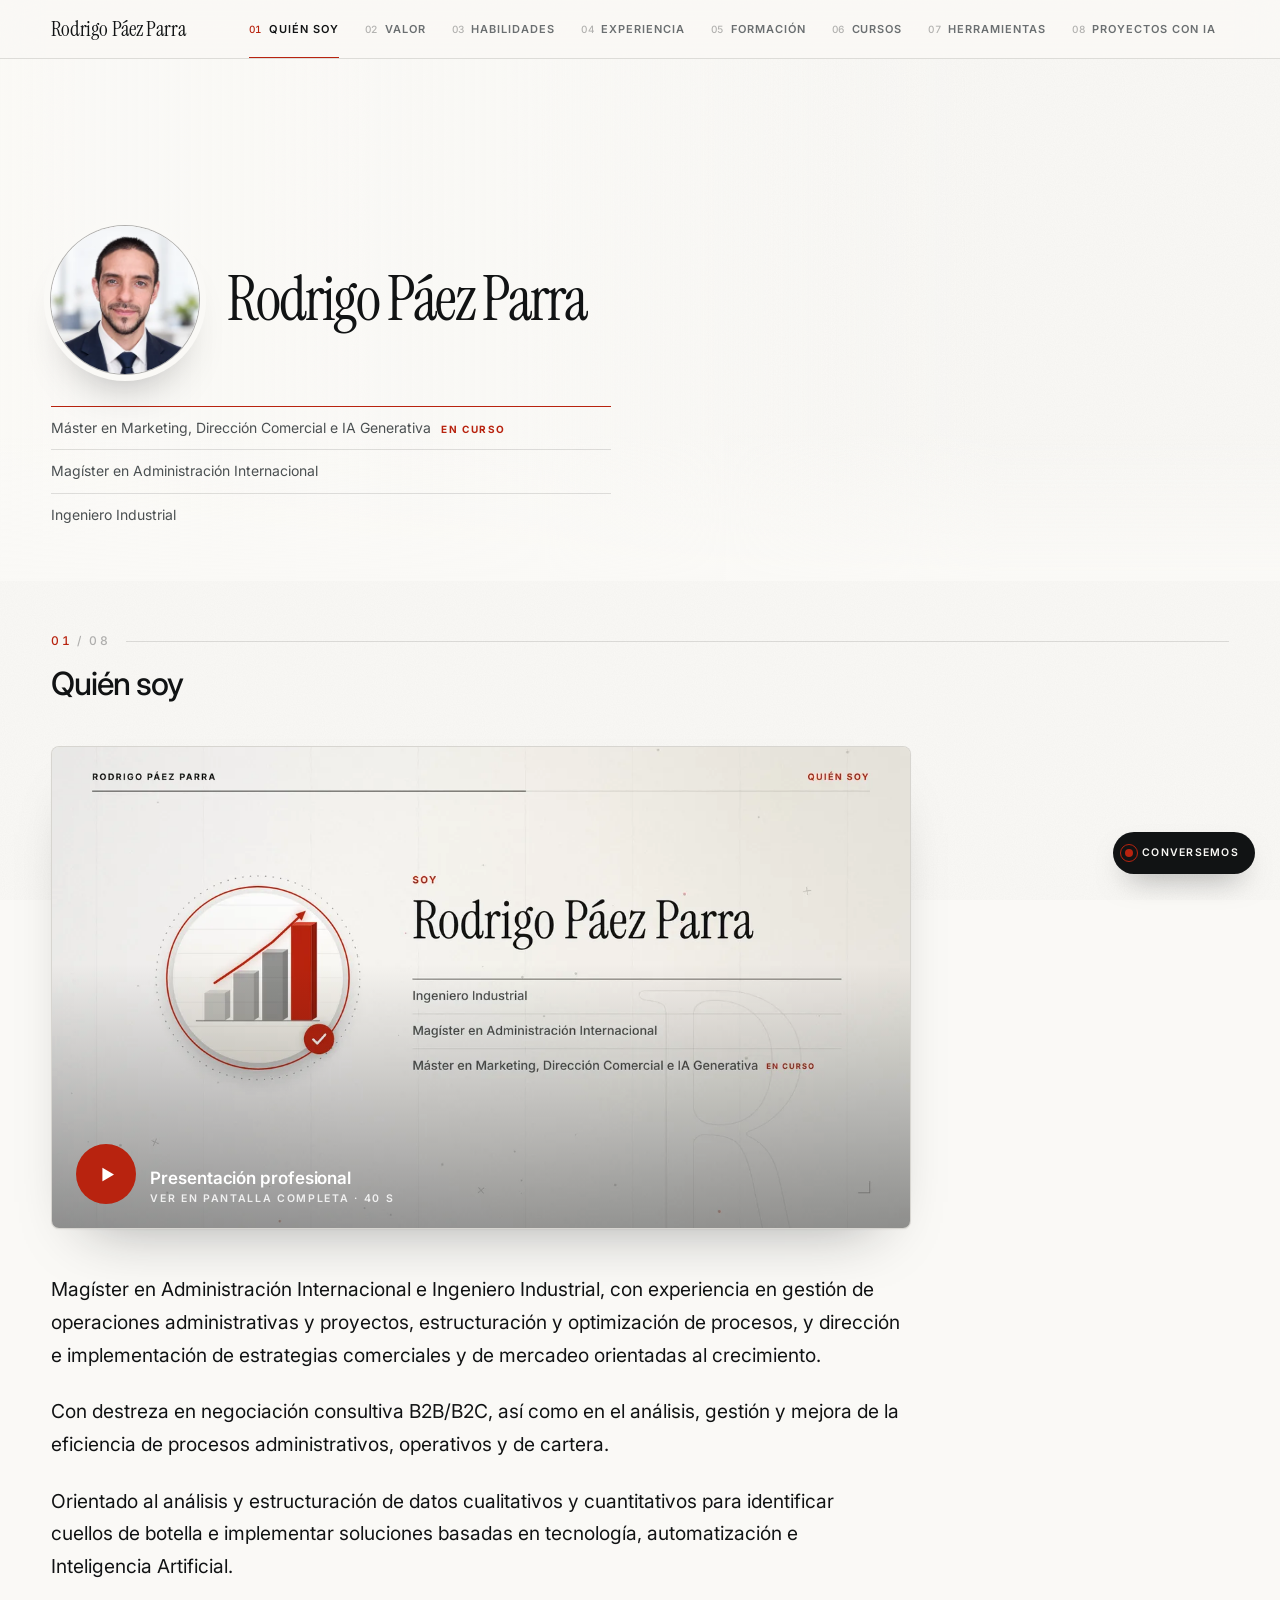
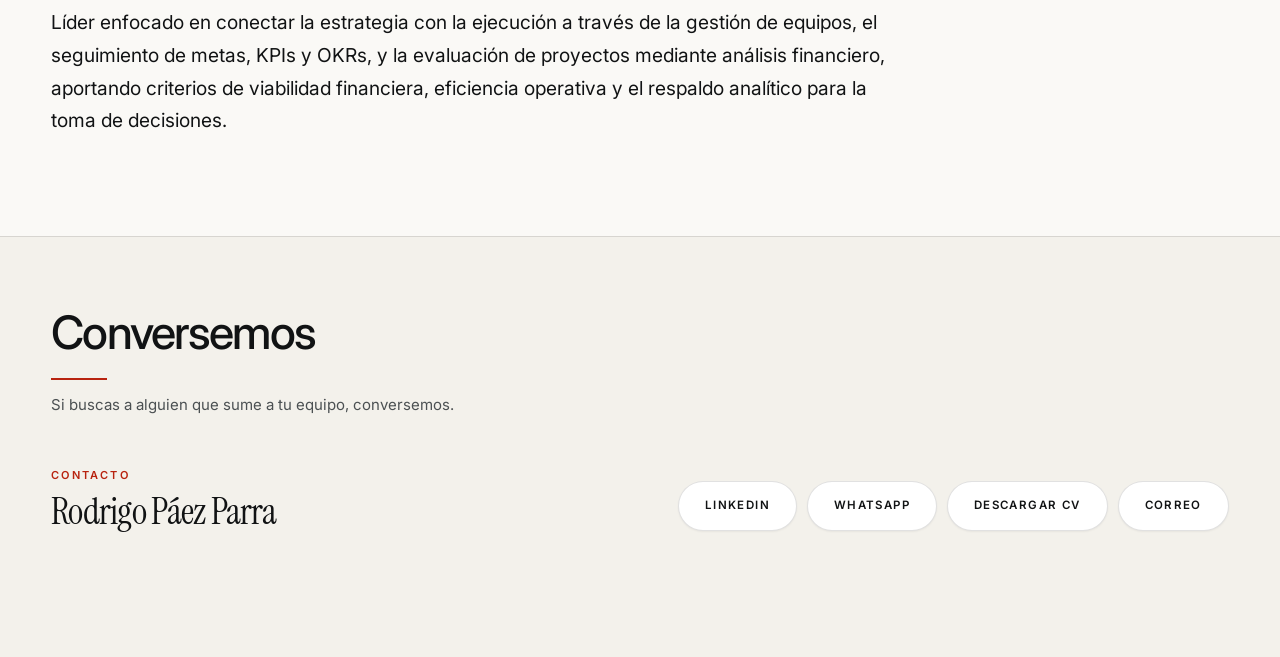
==== index.html @ 65c3ea82 "Tamaños de texto más contenidos y guía de foto en pendientes Co-Authored-By: Claude Opus 5.5 <norepl" ====
<!DOCTYPE html>
<html lang="es">
<head>
<meta charset="utf-8">
<script>if(location.hostname.endsWith("github.io")){location.replace("https://rodrigo-paez-parra.vercel.app/"+location.hash);}</script>

<meta name="viewport" content="width=device-width, initial-scale=1">
<title>Rodrigo Páez Parra — Perfil Ejecutivo</title>
<meta property="og:title" content="Rodrigo Páez Parra · Perfil Ejecutivo">
<meta property="og:description" content="Rodrigo Páez Parra. Ingeniero Industrial, Magíster en Administración Internacional. Perfil ejecutivo.">
<meta property="og:image" content="https://rodrigo-paez-parra.vercel.app/brand/og-perfil.png">
<meta property="og:url" content="https://rodrigo-paez-parra.vercel.app/">
<meta property="og:type" content="website">
<meta name="twitter:card" content="summary_large_image">
<meta name="description" content="Rodrigo Páez Parra. Ingeniero Industrial, Magíster en Administración Internacional. Perfil ejecutivo.">
<link rel="preconnect" href="https://fonts.googleapis.com"><link rel="preconnect" href="https://fonts.gstatic.com" crossorigin="">
<link href="https://fonts.googleapis.com/css2?family=Instrument+Serif:ital@0;1&amp;family=Inter:wght@300;400;500;600;700&amp;display=swap" rel="stylesheet">
<style>
:root{--bg:#FAF9F6;--bg2:#F3F1EB;--tx:#111314;--tx2:#4B5052;--tx3:#6B6F71;--bd:rgba(11,11,12,.12);--bd2:rgba(11,11,12,.3);--red:#B8230F}
*{box-sizing:border-box}
html{scroll-padding-top:72px}
body{margin:0;background:var(--bg);color:var(--tx);font-family:Inter,system-ui,sans-serif;-webkit-font-smoothing:antialiased;text-wrap:pretty;font-feature-settings:"cv11","ss01","ss03"}
a{color:var(--tx);text-decoration:none}a:hover{color:var(--red)}
button{font-family:inherit;cursor:pointer}
:focus-visible{outline:2px solid var(--red);outline-offset:3px}
::selection{background:var(--red);color:#fff}
dialog::backdrop{background:rgba(17,19,20,.72)}
@keyframes rUp{from{opacity:0;transform:translateY(12px)}to{opacity:1;transform:none}}
.pan{animation:rUp .8s cubic-bezier(.16,1,.3,1) both}
.xul>li{position:relative;padding-left:22px}
.xul>li:before{content:"";position:absolute;left:0;top:.7em;width:10px;height:1px;background:var(--red)}
.navrow::-webkit-scrollbar{display:none}
.skills-grid{grid-template-columns:repeat(5,minmax(0,1fr))}
@media (max-width:1040px){.skills-grid{grid-template-columns:repeat(2,minmax(0,1fr))}}
@media (max-width:560px){.skills-grid{grid-template-columns:minmax(0,1fr)}}
@media (max-width:1180px){.navbrand{display:none!important}}
@media (max-width:1040px){.two,.pj{grid-template-columns:minmax(0,1fr)!important}.g3,.g4,.g5{grid-template-columns:repeat(2,minmax(0,1fr))!important}.navrow{mask-image:linear-gradient(90deg,#000 calc(100% - 32px),transparent)}}
@media (max-width:760px){
.xrow{display:flex!important;flex-direction:column!important;align-items:flex-start!important;gap:10px!important;padding:22px 0!important}
.xrow>span:last-child{align-self:stretch;justify-content:center!important;min-height:46px}
.xbody{padding-left:0!important}
.vrow{grid-template-columns:minmax(0,1fr)!important;gap:8px!important}
main[data-stage]{padding-top:36px!important}
.navtrig{display:flex!important}
.navwrap{display:block!important}
.navrow{display:none!important;position:absolute;left:0;right:0;top:100%;flex-direction:column!important;height:auto!important;padding:6px 0!important;overflow:visible!important;background:var(--bg);border-bottom:1px solid var(--bd);box-shadow:0 18px 30px -12px rgba(0,0,0,.14);mask-image:none!important}
.navrow.open{display:flex!important}
.navrow>button{width:100%!important;justify-content:flex-start!important;padding:0 20px!important;height:52px!important;border-top:1px solid var(--bd)!important}
.navrow>button:first-child{border-top:0!important}
.navrow [data-ind]{left:0!important;right:auto!important;top:0;bottom:0;width:2px!important;height:auto!important}
.gal{grid-template-columns:minmax(0,1fr)!important}
}
@media (max-width:560px){.g3,.g4,.g5{grid-template-columns:minmax(0,1fr)!important}
.heroidentity{gap:16px!important;align-items:flex-end!important}
.herophoto{width:96px!important;height:96px!important;flex-basis:96px!important}
section[data-hero]{height:clamp(340px,56svh,480px)!important}
.heroveil{background:linear-gradient(180deg,color-mix(in srgb,var(--bg) 40%,transparent),color-mix(in srgb,var(--bg) 85%,transparent) 55%)!important}
.cbtn{flex:1 1 calc(50% - 5px);justify-content:center}
}
details[open] summary:not(.vdet)>span{transform:rotate(45deg)}summary::-webkit-details-marker{display:none}
.pjlist>button:first-child{border-top:0!important}
.pjthumbs::-webkit-scrollbar{height:4px}
@media (max-width:1040px){.pjwrap{grid-template-columns:minmax(0,1fr)!important}.pjlist{position:static!important;flex-direction:row!important;overflow-x:auto;scrollbar-width:none;border-bottom:1px solid var(--bd)}.pjlist::-webkit-scrollbar{display:none}.pjlist>button{flex:0 0 auto;width:auto!important;border-top:0!important;white-space:nowrap}.pjlist [data-pjind]{left:0!important;right:0;top:auto!important;width:auto!important;height:2px;transform-origin:left}}
@media (max-width:760px){.g3p{grid-template-columns:minmax(0,1fr)!important}}
@media (prefers-reduced-motion:reduce){.pan{animation:none}}
@media print{video,[data-top],[data-lightbox]{display:none!important}[data-panel]{display:block!important}}
</style>
<style>
.hv0:hover{background:rgba(11,11,12,.035) !important}
.hv1:hover{background:var(--bg2) !important}
.hv2:hover{opacity:1 !important}
.hv3:hover{color:var(--red) !important}
.hv4:hover{box-shadow:0 14px 28px -14px rgba(17,19,20,.35) !important;transform:translateY(-1px) !important;border-color:var(--bd2) !important}
.hv5:hover{background:var(--red) !important;border-color:var(--red) !important}

.vdet{cursor:pointer;list-style:none;display:flex;align-items:center;gap:14px;flex-wrap:wrap;padding:14px 22px}
.vdet::-webkit-details-marker{display:none}
.vdet-btn{display:inline-flex;align-items:center;gap:10px;min-height:42px;padding:0 18px 0 8px;border:1px solid var(--red);border-radius:999px;background:var(--bg2);color:var(--red);font:600 12px/1 Inter;letter-spacing:.1em;text-transform:uppercase;transition:background .2s,color .2s,border-color .2s}
.vdet-ic{display:inline-flex;align-items:center;justify-content:center;width:26px;height:26px;border-radius:50%;background:var(--bg);border:1px solid var(--red);color:var(--red);font:400 18px/1 Inter;transition:transform .25s,background .2s,color .2s}
.vdet-hint{transform:none!important;font:400 13.5px/1.4 Inter;color:var(--tx3)}
.vdet:hover .vdet-btn,.vdet:focus-visible .vdet-btn{background:color-mix(in srgb,var(--red) 8%,var(--bg))}
.vdet:hover .vdet-ic{background:var(--red);color:#fff}
.vdet:focus-visible{outline:2px solid var(--red);outline-offset:2px}
details[open]>.vdet .vdet-ic{transform:rotate(45deg)}
details[open]>.vdet .vdet-btn{background:var(--bg)}
.vdet-off{display:none}details[open]>.vdet .vdet-on{display:none}details[open]>.vdet .vdet-off{display:inline}
</style>
<link rel="stylesheet" href="mejoras.css?v=20261015l">
</head>
<body>
<div id="app" style="position:relative;min-height:100vh;background:var(--bg)">

<nav data-top="" aria-label="Secciones" style="position:sticky;top:0;z-index:40;background:color-mix(in srgb,var(--bg) 90%,transparent);backdrop-filter:blur(18px);-webkit-backdrop-filter:blur(18px);border-bottom:1px solid var(--bd)">
  <div class="navwrap" style="max-width:1340px;margin:0 auto;position:relative;padding:0 clamp(18px,4vw,60px);display:flex;align-items:center;gap:32px">
    <button data-navtoggle="" class="navtrig" style="display:none;width:100%;height:58px;border:0;background:transparent;align-items:center;justify-content:space-between;color:var(--tx);font:600 12px/1 Inter;letter-spacing:.08em;text-transform:uppercase"><span data-navcurrent="">Quién soy</span><span style="font:400 15px/1 Inter;color:var(--tx3)">☰</span></button>
    <a class="navbrand" href="#perfil" data-go="perfil" style="flex:0 0 auto;font:400 21px/1 'Instrument Serif',Georgia,serif;letter-spacing:-.01em;color:var(--tx);white-space:nowrap">Rodrigo Páez Parra</a>
    <div class="navrow" style="flex:1;min-width:0;display:flex;justify-content:flex-end;height:58px;overflow-x:auto;scrollbar-width:none">
      <button data-go="perfil" data-topitem="" style="position:relative;border:0;background:transparent;display:flex;align-items:center;gap:7px;padding:0 13px;height:100%;white-space:nowrap;transition:background .18s" class="hv0"><span data-num="" style="font:500 10px/1 Inter;letter-spacing:.04em;color:var(--bd2);font-variant-numeric:tabular-nums">01</span><span data-lbl="" style="font:600 11px/1 Inter;letter-spacing:.09em;text-transform:uppercase;color:var(--tx3)">Quién soy</span><span data-ind="" style="position:absolute;left:13px;right:13px;bottom:-1px;height:2px;background:var(--red);transform:scaleX(0);transform-origin:left;transition:transform .25s cubic-bezier(.2,.7,.26,1)"></span></button>
      <button data-go="valor" data-topitem="" style="position:relative;border:0;background:transparent;display:flex;align-items:center;gap:7px;padding:0 13px;height:100%;white-space:nowrap;transition:background .18s" class="hv0"><span data-num="" style="font:500 10px/1 Inter;letter-spacing:.04em;color:var(--bd2);font-variant-numeric:tabular-nums">02</span><span data-lbl="" style="font:600 11px/1 Inter;letter-spacing:.09em;text-transform:uppercase;color:var(--tx3)">Valor</span><span data-ind="" style="position:absolute;left:13px;right:13px;bottom:-1px;height:2px;background:var(--red);transform:scaleX(0);transform-origin:left;transition:transform .25s cubic-bezier(.2,.7,.26,1)"></span></button>
      <button data-go="habilidades" data-topitem="" style="position:relative;border:0;background:transparent;display:flex;align-items:center;gap:7px;padding:0 13px;height:100%;white-space:nowrap;transition:background .18s" class="hv0"><span data-num="" style="font:500 10px/1 Inter;letter-spacing:.04em;color:var(--bd2);font-variant-numeric:tabular-nums">03</span><span data-lbl="" style="font:600 11px/1 Inter;letter-spacing:.09em;text-transform:uppercase;color:var(--tx3)">Habilidades</span><span data-ind="" style="position:absolute;left:13px;right:13px;bottom:-1px;height:2px;background:var(--red);transform:scaleX(0);transform-origin:left;transition:transform .25s cubic-bezier(.2,.7,.26,1)"></span></button>
      <button data-go="experiencia" data-topitem="" style="position:relative;border:0;background:transparent;display:flex;align-items:center;gap:7px;padding:0 13px;height:100%;white-space:nowrap;transition:background .18s" class="hv0"><span data-num="" style="font:500 10px/1 Inter;letter-spacing:.04em;color:var(--bd2);font-variant-numeric:tabular-nums">04</span><span data-lbl="" style="font:600 11px/1 Inter;letter-spacing:.09em;text-transform:uppercase;color:var(--tx3)">Experiencia</span><span data-ind="" style="position:absolute;left:13px;right:13px;bottom:-1px;height:2px;background:var(--red);transform:scaleX(0);transform-origin:left;transition:transform .25s cubic-bezier(.2,.7,.26,1)"></span></button>
      <button data-go="formacion" data-topitem="" style="position:relative;border:0;background:transparent;display:flex;align-items:center;gap:7px;padding:0 13px;height:100%;white-space:nowrap;transition:background .18s" class="hv0"><span data-num="" style="font:500 10px/1 Inter;letter-spacing:.04em;color:var(--bd2);font-variant-numeric:tabular-nums">05</span><span data-lbl="" style="font:600 11px/1 Inter;letter-spacing:.09em;text-transform:uppercase;color:var(--tx3)">Formación</span><span data-ind="" style="position:absolute;left:13px;right:13px;bottom:-1px;height:2px;background:var(--red);transform:scaleX(0);transform-origin:left;transition:transform .25s cubic-bezier(.2,.7,.26,1)"></span></button>
      <button data-go="cursos" data-topitem="" style="position:relative;border:0;background:transparent;display:flex;align-items:center;gap:7px;padding:0 13px;height:100%;white-space:nowrap;transition:background .18s" class="hv0"><span data-num="" style="font:500 10px/1 Inter;letter-spacing:.04em;color:var(--bd2);font-variant-numeric:tabular-nums">06</span><span data-lbl="" style="font:600 11px/1 Inter;letter-spacing:.09em;text-transform:uppercase;color:var(--tx3)">Cursos</span><span data-ind="" style="position:absolute;left:13px;right:13px;bottom:-1px;height:2px;background:var(--red);transform:scaleX(0);transform-origin:left;transition:transform .25s cubic-bezier(.2,.7,.26,1)"></span></button>
      <button data-go="herramientas" data-topitem="" style="position:relative;border:0;background:transparent;display:flex;align-items:center;gap:7px;padding:0 13px;height:100%;white-space:nowrap;transition:background .18s" class="hv0"><span data-num="" style="font:500 10px/1 Inter;letter-spacing:.04em;color:var(--bd2);font-variant-numeric:tabular-nums">07</span><span data-lbl="" style="font:600 11px/1 Inter;letter-spacing:.09em;text-transform:uppercase;color:var(--tx3)">Herramientas</span><span data-ind="" style="position:absolute;left:13px;right:13px;bottom:-1px;height:2px;background:var(--red);transform:scaleX(0);transform-origin:left;transition:transform .25s cubic-bezier(.2,.7,.26,1)"></span></button>
      <button data-go="proyectos" data-topitem="" style="position:relative;border:0;background:transparent;display:flex;align-items:center;gap:7px;padding:0 13px;height:100%;white-space:nowrap;transition:background .18s" class="hv0"><span data-num="" style="font:500 10px/1 Inter;letter-spacing:.04em;color:var(--bd2);font-variant-numeric:tabular-nums">08</span><span data-lbl="" style="font:600 11px/1 Inter;letter-spacing:.09em;text-transform:uppercase;color:var(--tx3)">Proyectos con IA</span><span data-ind="" style="position:absolute;left:13px;right:13px;bottom:-1px;height:2px;background:var(--red);transform:scaleX(0);transform-origin:left;transition:transform .25s cubic-bezier(.2,.7,.26,1)"></span></button>
    </div>
  </div>
</nav>

<section id="hero" data-hero="" data-screen-label="Inicio" style="position:relative;height:clamp(380px,58svh,660px);min-height:360px;display:flex;align-items:flex-end;padding:0 clamp(18px,4vw,60px) clamp(34px,5vh,56px);overflow:hidden">
  <video src="brand/office-window.mp4" autoplay="" muted="" loop="" playsinline="" preload="metadata" aria-hidden="true" style="position:absolute;inset:0;width:100%;height:100%;object-fit:cover;filter:grayscale(1) contrast(.9) brightness(1.1);opacity:0;transition:opacity 1.8s ease;pointer-events:none"></video>
  <div aria-hidden="true" class="heroveil" style="position:absolute;inset:0;pointer-events:none;background:linear-gradient(90deg,color-mix(in srgb,var(--bg) 92%,transparent) 0%,color-mix(in srgb,var(--bg) 72%,transparent) 42%,transparent 78%)"></div>
  <div aria-hidden="true" style="position:absolute;left:0;right:0;bottom:0;height:28%;pointer-events:none;background:linear-gradient(180deg,transparent,var(--bg))"></div>
  <div style="position:relative;max-width:1340px;width:100%;margin:0 auto">
    <div class="heroidentity" style="display:flex;align-items:center;gap:28px">
      <img fetchpriority="high" decoding="async" class="herophoto" src="brand/foto-rodrigo.webp" alt="" aria-hidden="true" width="148" height="148" style="flex:0 0 148px;width:148px;height:148px;border-radius:50%;object-fit:cover;object-position:50% 22%;box-shadow:0 0 0 1px var(--bd2),0 0 0 7px var(--bg),0 30px 50px -28px rgba(11,11,12,.45)">
      <h1 data-heroname="" style="flex:1;min-width:0;margin:0;font:400 clamp(40px,6.8vw,88px)/1 'Instrument Serif',Georgia,serif;letter-spacing:-.035em;color:var(--tx)">Rodrigo Páez Parra</h1>
    </div>
    <div style="margin-top:clamp(22px,2.8vw,32px);display:flex;flex-direction:column;max-width:560px;border-top:1px solid var(--red);font:400 clamp(14.5px,1.2vw,16px)/1.45 Inter;color:var(--tx2)">
      <span style="display:flex;flex-wrap:wrap;gap:10px;align-items:baseline;padding:11px 0;border-bottom:1px solid var(--bd)">Máster en Marketing, Dirección Comercial e IA Generativa<span style="font:700 10px/1 Inter;letter-spacing:.16em;color:var(--red);text-transform:uppercase;white-space:nowrap">En curso</span></span>
      <span style="padding:11px 0;border-bottom:1px solid var(--bd)">Magíster en Administración Internacional</span>
      <span style="padding:11px 0">Ingeniero Industrial</span>
    </div>
  </div>
</section>

<main data-stage="" style="position:relative;z-index:5;max-width:1340px;margin:0 auto;padding:clamp(44px,6vh,72px) clamp(18px,4vw,60px) clamp(80px,11vh,130px)">

  <section data-panel="perfil" data-screen-label="Quién soy" style="display:block">
    <div style="display:flex;flex-direction:column;gap:20px"><div style="display:flex;align-items:center;gap:16px"><span data-secnum="" style="font:500 12px/1 Inter;letter-spacing:.2em;color:var(--red);font-variant-numeric:tabular-nums">01 <span style="color:var(--bd2)">/ 08</span></span><span style="flex:1;height:1px;background:var(--bd)"></span></div><h2 data-h2="" style="margin:0;font:500 clamp(30px,3.4vw,46px)/1.08 Inter;letter-spacing:-.035em;color:var(--tx)">Quién soy</h2></div>
    <figure class="mx-pres" data-pres="">
      <video preload="metadata" playsinline poster="brand/video/presentacion-portada.webp?v=c" aria-label="Video de presentación profesional de Rodrigo Páez Parra"></video>
      <button type="button" class="mx-pres-play" aria-label="Ver la presentación profesional en pantalla completa con sonido"><span class="mx-pres-ic" aria-hidden="true">▶</span><span class="mx-pres-txt"><b>Presentación profesional</b><small>Ver en pantalla completa · 40 s</small></span></button>
      <div class="mx-pc" role="group" aria-label="Controles del video">
        <button type="button" class="mx-pc-b" data-pc="play" aria-label="Pausar">❚❚</button>
        <span class="mx-pc-t" data-pc="time">0:00 / 0:40</span>
        <input type="range" class="mx-pc-r" data-pc="seek" min="0" max="1000" value="0" step="1" aria-label="Avanzar o retroceder">
        <button type="button" class="mx-pc-b" data-pc="mute" aria-label="Silenciar">🔊</button>
        <button type="button" class="mx-pc-b" data-pc="close" aria-label="Cerrar video">✕</button>
      </div>
    </figure>
    <div style="margin-top:clamp(26px,3.6vw,44px);display:flex;flex-direction:column;gap:24px;max-width:860px">
<p style="margin:0;font:400 clamp(17px,1.5vw,20px)/1.7 Inter;color:var(--tx)" lang="es">Magíster en Administración Internacional e Ingeniero Industrial, con experiencia en gestión de operaciones administrativas y proyectos, estructuración y optimización de procesos, y dirección e implementación de estrategias comerciales y de mercadeo orientadas al crecimiento.</p>
      <p style="margin:0;font:400 clamp(17px,1.5vw,20px)/1.7 Inter;color:var(--tx)" lang="es">Con destreza en negociación consultiva B2B/B2C, así como en el análisis, gestión y mejora de la eficiencia de procesos administrativos, operativos y de cartera.</p>
      <p style="margin:0;font:400 clamp(17px,1.5vw,20px)/1.7 Inter;color:var(--tx)" lang="es">Orientado al análisis y estructuración de datos cualitativos y cuantitativos para identificar cuellos de botella e implementar soluciones basadas en tecnología, automatización e Inteligencia Artificial.</p>
      <p style="margin:0;font:400 clamp(17px,1.5vw,20px)/1.7 Inter;color:var(--tx)" lang="es">Líder enfocado en conectar la estrategia con la ejecución a través de la gestión de equipos, el seguimiento de metas, KPIs y OKRs, y la evaluación de proyectos mediante análisis financiero, aportando criterios de viabilidad financiera, eficiencia operativa y el respaldo analítico para la toma de decisiones.</p>
    </div>
  </section>

  <section data-panel="valor" data-screen-label="Áreas de valor" style="display:none">
    <div style="display:flex;flex-direction:column;gap:20px"><div style="display:flex;align-items:center;gap:16px"><span data-secnum="" style="font:500 12px/1 Inter;letter-spacing:.2em;color:var(--red);font-variant-numeric:tabular-nums">02 <span style="color:var(--bd2)">/ 08</span></span><span style="flex:1;height:1px;background:var(--bd)"></span></div><h2 data-h2="" style="margin:0;font:500 clamp(30px,3.4vw,46px)/1.08 Inter;letter-spacing:-.035em;color:var(--tx)">Áreas donde genero valor</h2></div>
    <div style="margin-top:clamp(26px,3.6vw,44px);border-bottom:1px solid var(--bd)">
      <div class="vrow" style="display:grid;grid-template-columns:48px minmax(160px,.32fr) minmax(0,1fr);gap:12px 24px;padding:22px 0;border-top:1px solid var(--bd);align-items:baseline"><span style="font:500 11px/1 Inter;color:var(--red);font-variant-numeric:tabular-nums">01</span><div style="font:600 18px/1.25 Inter;color:var(--tx)">Procesos y operaciones</div><div style="font:400 15px/1.65 Inter;color:var(--tx2)">Dirección y gestión de operaciones administrativas · Implementación y gestión de procesos administrativos, comerciales, operativos y de cartera · Optimización y estandarización de procesos · SOPs · Análisis de cuellos de botella.</div></div>
      <div class="vrow" style="display:grid;grid-template-columns:48px minmax(160px,.32fr) minmax(0,1fr);gap:12px 24px;padding:22px 0;border-top:1px solid var(--bd);align-items:baseline"><span style="font:500 11px/1 Inter;color:var(--red);font-variant-numeric:tabular-nums">02</span><div style="font:600 18px/1.25 Inter;color:var(--tx)">Análisis y seguimiento</div><div style="font:400 15px/1.65 Inter;color:var(--tx2)">Análisis de datos cualitativos y cuantitativos · Análisis financiero y evaluación de proyectos · Análisis de gestión · Definición, medición y seguimiento de metas, KPIs y OKRs.</div></div>
      <div class="vrow" style="display:grid;grid-template-columns:48px minmax(160px,.32fr) minmax(0,1fr);gap:12px 24px;padding:22px 0;border-top:1px solid var(--bd);align-items:baseline"><span style="font:500 11px/1 Inter;color:var(--red);font-variant-numeric:tabular-nums">03</span><div style="font:600 18px/1.25 Inter;color:var(--tx)">Proyectos</div><div style="font:400 15px/1.65 Inter;color:var(--tx2)">Gestión de proyectos · Coordinación · Implementación · Mejora continua.</div></div>
      <div class="vrow" style="display:grid;grid-template-columns:48px minmax(160px,.32fr) minmax(0,1fr);gap:12px 24px;padding:22px 0;border-top:1px solid var(--bd);align-items:baseline"><span style="font:500 11px/1 Inter;color:var(--red);font-variant-numeric:tabular-nums">04</span><div style="font:600 18px/1.25 Inter;color:var(--tx)">Estrategia</div><div style="font:400 15px/1.65 Inter;color:var(--tx2)">Estrategia comercial y de mercadeo · Propuesta de valor · Estructuración de negocios.</div></div>
      <div class="vrow" style="display:grid;grid-template-columns:48px minmax(160px,.32fr) minmax(0,1fr);gap:12px 24px;padding:22px 0;border-top:1px solid var(--bd);align-items:baseline"><span style="font:500 11px/1 Inter;color:var(--red);font-variant-numeric:tabular-nums">05</span><div style="font:600 18px/1.25 Inter;color:var(--tx)">Crecimiento</div><div style="font:400 15px/1.65 Inter;color:var(--tx2)">Crecimiento de ingresos · Desarrollo de negocios · Negociación y cierre consultivo B2B/B2C.</div></div>
      <div class="vrow" style="display:grid;grid-template-columns:48px minmax(160px,.32fr) minmax(0,1fr);gap:12px 24px;padding:22px 0;border-top:1px solid var(--bd);align-items:baseline"><span style="font:500 11px/1 Inter;color:var(--red);font-variant-numeric:tabular-nums">06</span><div style="font:600 18px/1.25 Inter;color:var(--tx)">Tecnología</div><div style="font:400 15px/1.65 Inter;color:var(--tx2)">CRM, automatización e IA aplicadas al negocio · Datos · Flujos de trabajo.</div></div>
    </div>

    <div style="margin-top:clamp(44px,5.4vw,72px);display:flex;align-items:baseline;flex-wrap:wrap;gap:14px"><span data-h2="" style="font:500 clamp(30px,3.4vw,46px)/1.08 Inter;letter-spacing:-.035em;color:var(--tx)">Resultados</span><span style="font:400 clamp(16px,1.5vw,19px)/1.3 Inter;color:var(--tx3)">2013 – 2025</span></div>
    <div class="g3 mx-results" style="margin-top:22px;display:grid;grid-template-columns:repeat(3,minmax(0,1fr));gap:1px;background:var(--bd);border:1px solid var(--bd)">
      <div style="background:var(--bg);padding:clamp(24px,2.8vw,34px) clamp(20px,2.4vw,28px);display:flex;flex-direction:column;gap:14px;transition:background .3s" class="hv1"><span style="font:600 11px/1 Inter;letter-spacing:.12em;color:var(--red)">2023 – 2025</span><span data-fig="" style="font:300 clamp(30px,3.2vw,44px)/1 Inter;letter-spacing:-.045em;color:var(--tx);font-variant-numeric:tabular-nums">+240 %</span><span style="font:400 14.5px/1.55 Inter;color:var(--tx2)">Crecimiento del capital comercializado: de $1.580 MM a $5.373 MM.</span><a class="mx-origin" href="#experiencia" data-goexp="0">Avovite · Director Comercial <span aria-hidden="true">→</span></a></div>
      <div style="background:var(--bg);padding:clamp(24px,2.8vw,34px) clamp(20px,2.4vw,28px);display:flex;flex-direction:column;gap:14px;transition:background .3s" class="hv1"><span style="font:600 11px/1 Inter;letter-spacing:.12em;color:var(--red)">2023 – 2025</span><span data-fig="" style="font:300 clamp(30px,3.2vw,44px)/1 Inter;letter-spacing:-.045em;color:var(--tx);font-variant-numeric:tabular-nums">994</span><span style="font:400 14.5px/1.55 Inter;color:var(--tx2)">Crecimiento en clientes: de 241 a 994</span><a class="mx-origin" href="#experiencia" data-goexp="0">Avovite · Director Comercial <span aria-hidden="true">→</span></a></div>
      <div style="background:var(--bg);padding:clamp(24px,2.8vw,34px) clamp(20px,2.4vw,28px);display:flex;flex-direction:column;gap:14px;transition:background .3s" class="hv1"><span style="font:600 11px/1 Inter;letter-spacing:.12em;color:var(--red)">2023 – 2025</span><span data-fig="" style="font:300 clamp(30px,3.2vw,44px)/1 Inter;letter-spacing:-.045em;color:var(--tx);font-variant-numeric:tabular-nums">2.712</span><span style="font:400 14.5px/1.55 Inter;color:var(--tx2)">Unidades comercializadas: de 850 a 2.712</span><a class="mx-origin" href="#experiencia" data-goexp="0">Avovite · Director Comercial <span aria-hidden="true">→</span></a></div>
      <div style="background:var(--bg);padding:clamp(24px,2.8vw,34px) clamp(20px,2.4vw,28px);display:flex;flex-direction:column;gap:14px;transition:background .3s" class="hv1"><span style="font:600 11px/1 Inter;letter-spacing:.12em;color:var(--red)">2021 – 2022</span><span data-fig="" style="font:300 clamp(30px,3.2vw,44px)/1 Inter;letter-spacing:-.045em;color:var(--tx);font-variant-numeric:tabular-nums">$519 MM</span><span style="font:400 14.5px/1.55 Inter;color:var(--tx2)">Consecución de recursos para la etapa inicial del proyecto</span><a class="mx-origin" href="#experiencia" data-goexp="1" data-proj="Avovite S.A.S.">Consultoría · Avovite (corretaje) <span aria-hidden="true">→</span></a></div>
      <div style="background:var(--bg);padding:clamp(24px,2.8vw,34px) clamp(20px,2.4vw,28px);display:flex;flex-direction:column;gap:14px;transition:background .3s" class="hv1"><span style="font:600 11px/1 Inter;letter-spacing:.12em;color:var(--red)">2020 – 2021</span><span data-fig="" style="font:300 clamp(30px,3.2vw,44px)/1 Inter;letter-spacing:-.045em;color:var(--tx);font-variant-numeric:tabular-nums">$160 MM COP + USD 33.000</span><span style="font:400 14.5px/1.55 Inter;color:var(--tx2)">Prospección y negociación de capital para fondo regulado en Estados Unidos</span><a class="mx-origin" href="#experiencia" data-goexp="1" data-proj="Smart Contracts CA LLC">Consultoría · Smart Contracts <span aria-hidden="true">→</span></a></div>
      <div style="background:var(--bg);padding:clamp(24px,2.8vw,34px) clamp(20px,2.4vw,28px);display:flex;flex-direction:column;gap:14px;transition:background .3s" class="hv1"><span style="font:600 11px/1 Inter;letter-spacing:.12em;color:var(--red)">2022 – 2026</span><span style="font:300 clamp(30px,3.2vw,44px)/1 Inter;letter-spacing:-.045em;color:var(--tx);font-variant-numeric:tabular-nums">3 soluciones con IA</span><span style="font:400 14.5px/1.55 Inter;color:var(--tx2)">Construí 3 soluciones tecnológicas con IA: campus comercial (formación y consulta); simulador interactivo de proyecciones VAN/TIR/ROI/WACC; y simulador de propuestas comerciales con beneficios y financiación.</span><a class="mx-origin" href="#experiencia" data-goexp="0">Avovite · Director Comercial <span aria-hidden="true">→</span></a></div>
      <div style="background:var(--bg);padding:clamp(24px,2.8vw,34px) clamp(20px,2.4vw,28px);display:flex;flex-direction:column;gap:14px;transition:background .3s" class="hv1"><span style="font:600 11px/1 Inter;letter-spacing:.12em;color:var(--red)">2014 – 2015</span><span style="font:300 clamp(30px,3.2vw,44px)/1 Inter;letter-spacing:-.045em;color:var(--tx);font-variant-numeric:tabular-nums">Farmacovigilancia administrativa</span><span style="font:400 14.5px/1.55 Inter;color:var(--tx2)">Diseñé e implementé el proceso administrativo de farmacovigilancia con procedimientos, formatos y reporte centralizado según lineamientos del laboratorio.</span><a class="mx-origin" href="#experiencia" data-goexp="3">Prevenmédica · Director de Información y Gestión de Operación <span aria-hidden="true">→</span></a></div>
      <div style="background:var(--bg);padding:clamp(24px,2.8vw,34px) clamp(20px,2.4vw,28px);display:flex;flex-direction:column;gap:14px;transition:background .3s" class="hv1"><span style="font:600 11px/1 Inter;letter-spacing:.12em;color:var(--red)">2014 – 2015</span><span style="font:300 clamp(30px,3.2vw,44px)/1 Inter;letter-spacing:-.045em;color:var(--tx);font-variant-numeric:tabular-nums">Estandarización de procesos</span><span style="font:400 14.5px/1.55 Inter;color:var(--tx2)">Estructuré e implementé SOPs, flujogramas, roles e instructivos para estandarizar actividades y dar seguimiento al call center y equipos de campo.</span><a class="mx-origin" href="#experiencia" data-goexp="3">Prevenmédica · Director de Información y Gestión de Operación <span aria-hidden="true">→</span></a></div>
      <div style="background:var(--bg);padding:clamp(24px,2.8vw,34px) clamp(20px,2.4vw,28px);display:flex;flex-direction:column;gap:14px;transition:background .3s" class="hv1"><span style="font:600 11px/1 Inter;letter-spacing:.12em;color:var(--red)">2013</span><span style="font:300 clamp(30px,3.2vw,44px)/1 Inter;letter-spacing:-.045em;color:var(--tx);font-variant-numeric:tabular-nums">Reconocimiento conTACTO</span><span style="font:400 14.5px/1.55 Inter;color:var(--tx2)">Recibí reconocimiento formal de Prevenmédica por la calidad y oportunidad del servicio prestado al programa conTACTO de Janssen-Cilag y el apoyo a enfermería y pacientes.</span><a class="mx-origin" href="#experiencia" data-goexp="4">SoulMedical · julio de 2013 <span aria-hidden="true">→</span></a></div>
    </div>
  </section>

  <section data-panel="habilidades" data-screen-label="Habilidades" style="display:none">
    <div style="display:flex;flex-direction:column;gap:20px"><div style="display:flex;align-items:center;gap:16px"><span data-secnum="" style="font:500 12px/1 Inter;letter-spacing:.2em;color:var(--red);font-variant-numeric:tabular-nums">03 <span style="color:var(--bd2)">/ 08</span></span><span style="flex:1;height:1px;background:var(--bd)"></span></div><h2 data-h2="" style="margin:0;font:500 clamp(30px,3.4vw,46px)/1.08 Inter;letter-spacing:-.035em;color:var(--tx)">Habilidades de gestión</h2></div>
<div class="skills-grid" style="margin-top:clamp(26px,3.6vw,44px);display:grid;gap:1px;background:var(--bd);border:1px solid var(--bd)">
      <div style="background:var(--bg);padding:22px 20px;display:flex;flex-direction:column;gap:18px;transition:background .3s" class="hv1"><span style="font:500 11px/1 Inter;color:var(--red)">01</span><span style="font:500 15.5px/1.4 Inter;color:var(--tx)">Pensamiento Analítico</span></div>
      <div style="background:var(--bg);padding:22px 20px;display:flex;flex-direction:column;gap:18px;transition:background .3s" class="hv1"><span style="font:500 11px/1 Inter;color:var(--red)">02</span><span style="font:500 15.5px/1.4 Inter;color:var(--tx)">Resolución de Problemas</span></div>
      <div style="background:var(--bg);padding:22px 20px;display:flex;flex-direction:column;gap:18px;transition:background .3s" class="hv1"><span style="font:500 11px/1 Inter;color:var(--red)">03</span><span style="font:500 15.5px/1.4 Inter;color:var(--tx)">Liderazgo de Equipos</span></div>
      <div style="background:var(--bg);padding:22px 20px;display:flex;flex-direction:column;gap:18px;transition:background .3s" class="hv1"><span style="font:500 11px/1 Inter;color:var(--red)">04</span><span style="font:500 15.5px/1.4 Inter;color:var(--tx)">Comunicación y Oratoria</span></div>
      <div style="background:var(--bg);padding:22px 20px;display:flex;flex-direction:column;gap:18px;transition:background .3s" class="hv1"><span style="font:500 11px/1 Inter;color:var(--red)">05</span><span style="font:500 15.5px/1.4 Inter;color:var(--tx)">Orientación a Resultados</span></div>
      <div style="background:var(--bg);padding:22px 20px;display:flex;flex-direction:column;gap:18px;transition:background .3s" class="hv1"><span style="font:500 11px/1 Inter;color:var(--red)">06</span><span style="font:500 15.5px/1.4 Inter;color:var(--tx)">Negociación</span></div>
      <div style="background:var(--bg);padding:22px 20px;display:flex;flex-direction:column;gap:18px;transition:background .3s" class="hv1"><span style="font:500 11px/1 Inter;color:var(--red)">07</span><span style="font:500 15.5px/1.4 Inter;color:var(--tx)">Razonamiento Lógico</span></div>
      <div style="background:var(--bg);padding:22px 20px;display:flex;flex-direction:column;gap:18px;transition:background .3s" class="hv1"><span style="font:500 11px/1 Inter;color:var(--red)">08</span><span style="font:500 15.5px/1.4 Inter;color:var(--tx)">Análisis Crítico</span></div>
      <div style="background:var(--bg);padding:22px 20px;display:flex;flex-direction:column;gap:18px;transition:background .3s" class="hv1"><span style="font:500 11px/1 Inter;color:var(--red)">09</span><span style="font:500 15.5px/1.4 Inter;color:var(--tx)">Creatividad</span></div>
    </div>
  </section>

  <section data-panel="experiencia" data-screen-label="Experiencia" style="display:none">
    <div style="display:flex;flex-direction:column;gap:20px"><div style="display:flex;align-items:center;gap:16px"><span data-secnum="" style="font:500 12px/1 Inter;letter-spacing:.2em;color:var(--red);font-variant-numeric:tabular-nums">04 <span style="color:var(--bd2)">/ 08</span></span><span style="flex:1;height:1px;background:var(--bd)"></span></div><h2 data-h2="" style="margin:0;font:500 clamp(30px,3.4vw,46px)/1.08 Inter;letter-spacing:-.035em;color:var(--tx)">Experiencia profesional</h2></div>
    <div style="margin-top:clamp(26px,3.6vw,44px);border-top:1px solid var(--tx)">

      <article data-exp="" style="border-bottom:1px solid var(--bd)">
        <button data-exp-t="" class="xrow" aria-expanded="false" style="width:100%;display:grid;grid-template-columns:200px minmax(0,1fr) auto;gap:14px 28px;align-items:center;background:transparent;border:0;padding:26px 0;text-align:left;color:var(--tx)">
          <span style="font:500 12px/1.5 Inter;letter-spacing:.04em;font-variant-numeric:tabular-nums;color:var(--tx3)">Octubre de 2022 – Octubre de 2026</span>
          <span style="display:flex;flex-direction:column;gap:5px"><span style="font:600 clamp(18px,1.6vw,21px)/1.25 Inter;letter-spacing:-.015em">Avovite S.A.S.</span><span style="font:400 14.5px/1.45 Inter;color:var(--tx2)">Director Comercial · Remoto</span></span>
          <span data-more="" style="display:inline-flex;align-items:center;padding:10px 16px;border:1px solid var(--bd2);font:600 10.5px/1 Inter;letter-spacing:.12em;text-transform:uppercase;color:var(--tx2);white-space:nowrap;transition:all .2s">Ver más +</span>
        </button>
        <div data-exp-b="" class="xbody" style="display:none;padding:0 0 30px 228px">
          <p style="margin:0;max-width:760px;font:400 15.5px/1.7 Inter;color:var(--tx2)"><strong style="color:var(--tx);font-weight:600">Ámbito:</strong> Dirección comercial, cartera y procesos.</p><div style="margin:22px 0 12px;font:600 11px/1.4 Inter;letter-spacing:.14em;text-transform:uppercase;color:var(--red)">Responsabilidades</div><ul class="xul" style="margin:0;padding:0;list-style:none;display:flex;flex-direction:column;gap:10px;max-width:760px;font:400 15.5px/1.7 Inter;color:var(--tx2)"><li>Definir estrategia y metas comerciales, gestionar el embudo de clientes y optimizar la oferta y sus condiciones de financiación.</li><li>Dirigir 2 comerciales y 1 en cartera: asignar metas, capacitar en venta consultiva y negociación y evaluar desempeño.</li><li>Presentar el modelo de negocio, negociar, apoyar cierres y aprobar descuentos autorizados.</li><li>Definir y seguir KPIs/OKRs de ventas, conversión, clientes, capital comercializado, recaudo, CAC y ROI; presentar informes a gerencia.</li><li>Supervisar recaudo, cartera, obligaciones, vencimientos y cancelaciones por incumplimiento contractual.</li><li>Diseñar, documentar e implementar procesos comerciales y de cartera: roles, SOPs, manuales, flujos y onboarding.</li><li>Apoyar al área de mercadeo en segmentación, posicionamiento, imagen, reputación, pricing, campañas, mensajes y promociones; ejecutar remarketing.</li><li>Administrar ManyChat: diseñar, configurar y optimizar flujos de atención y seguimiento en ventas, cartera y servicio al cliente.</li><li>Realizar análisis estadísticos, escenarios económicos y proyecciones financieras (VAN, TIR, ROI, WACC, inflación y precios de mercado); recomendar precios y condiciones a gerencia.</li></ul><div style="margin:22px 0 12px;font:600 11px/1.4 Inter;letter-spacing:.14em;text-transform:uppercase;color:var(--red)">Logros</div><ul class="xul" style="margin:0;padding:0;list-style:none;display:flex;flex-direction:column;gap:10px;max-width:760px;font:400 15.5px/1.7 Inter;color:var(--tx)"><li>Contribuí al crecimiento acumulado 2023–2025: capital comercializado de $1.580 a $5.373 millones (+240%), clientes de 241 a 994 y unidades de 850 a 2.712. <span class="mx-dest">Destacado</span></li><li>Diseñé e implementé la recuperación de cartera con responsable y seguimiento, mejorando cobros, control de pagos y cancelaciones.</li><li>Construí 3 soluciones tecnológicas con IA: campus comercial (formación y consulta); simulador interactivo de proyecciones VAN/TIR/ROI/WACC; y simulador de propuestas comerciales con beneficios y financiación. <span class="mx-dest">Destacado</span></li><li>Desarrollé dashboards y herramientas Excel/VBA para consolidar y analizar datos comerciales y de cartera.</li><li>Apoyé a IT en el desarrollo de la plataforma de clientes: requisitos funcionales, procesos, flujos y seguimiento para registro, compras y contratos.</li></ul>
        </div>
      </article>

      <article data-exp="" style="border-bottom:1px solid var(--bd)">
        <button data-exp-t="" class="xrow" aria-expanded="false" style="width:100%;display:grid;grid-template-columns:200px minmax(0,1fr) auto;gap:14px 28px;align-items:center;background:transparent;border:0;padding:26px 0;text-align:left;color:var(--tx)">
          <span style="font:500 12px/1.5 Inter;letter-spacing:.04em;font-variant-numeric:tabular-nums;color:var(--tx3)">Mayo de 2017 – Mayo de 2023</span>
          <span style="display:flex;flex-direction:column;gap:5px"><span style="font:600 clamp(18px,1.6vw,21px)/1.25 Inter;letter-spacing:-.015em">Consultoría, Desarrollo de Negocios y Emprendimiento Independiente (Remoto)</span><span style="font:400 14.5px/1.45 Inter;color:var(--tx2)">Prestación de servicios independientes y emprendimientos propios</span></span>
          <span data-more="" style="display:inline-flex;align-items:center;padding:10px 16px;border:1px solid var(--bd2);font:600 10.5px/1 Inter;letter-spacing:.12em;text-transform:uppercase;color:var(--tx2);white-space:nowrap;transition:all .2s">Ver más +</span>
        </button>
        <div data-exp-b="" class="xbody" style="display:none;padding:0 0 30px 228px">
          <div style="display:flex;flex-direction:column;max-width:760px"><div style="padding:18px 0;border-top:1px solid var(--bd)"><div style="font:600 15.5px/1.4 Inter;color:var(--tx)">Smart Contracts CA LLC <span style="font-weight:500;color:var(--tx3)">· Corretaje 2020–2021; consultoría 2023</span></div><p style="margin:6px 0 0;font:500 13px/1.5 Inter;color:var(--tx3)">Registro CTA/CPO y membresía NFA: 2020–2023.</p><ul class="xul" style="margin:10px 0 0;padding:0;list-style:none;display:flex;flex-direction:column;gap:10px;max-width:760px;font:400 15px/1.65 Inter;color:var(--tx2)"><li>Prospectar clientes, presentar el modelo de negocio, negociar y vincularlos a la estrategia de inversión.</li><li>Dar seguimiento a clientes, atender requerimientos y facilitar su relación con la compañía.</li><li>Asesorar en mercados bursátiles, criptoactivos y blockchain; crear contenidos de divulgación y educación financiera.</li></ul><p style="margin:12px 0 0;font:400 15px/1.65 Inter;color:var(--tx)"><strong style="font-weight:600;color:var(--red)">Logro:</strong> Conseguí directamente $160 millones COP y USD 33.000 mediante corretaje comercial. <span class="mx-dest">Destacado</span></p></div><div style="padding:18px 0;border-top:1px solid var(--bd)"><div style="font:600 15.5px/1.4 Inter;color:var(--tx)">Avovite S.A.S. <span style="font-weight:500;color:var(--tx3)">· Corretaje y estructuración 2021–2022</span></div><ul class="xul" style="margin:10px 0 0;padding:0;list-style:none;display:flex;flex-direction:column;gap:10px;max-width:760px;font:400 15px/1.65 Inter;color:var(--tx2)"><li>Prospectar clientes, presentar el modelo de negocio, negociar, vincular y dar seguimiento para captar recursos iniciales.</li><li>Apoyar la estructuración y documentación de procesos administrativos iniciales.</li><li>Participar en el análisis y evaluación financiera, aportando criterios para estructurar el negocio.</li></ul><p style="margin:12px 0 0;font:400 15px/1.65 Inter;color:var(--tx)"><strong style="font-weight:600;color:var(--red)">Logro:</strong> Gestioné $519 millones COP para la etapa inicial mediante corretaje comercial. <span class="mx-dest">Destacado</span></p></div><div style="padding:18px 0;border-top:1px solid var(--bd)"><div style="font:600 15.5px/1.4 Inter;color:var(--tx)">RPP Capital Profits S.A.S. <span style="font-weight:500;color:var(--tx3)">· 2021 · Empresa propia</span></div><ul class="xul" style="margin:10px 0 0;padding:0;list-style:none;display:flex;flex-direction:column;gap:10px;max-width:760px;font:400 15px/1.65 Inter;color:var(--tx2)"><li>Ejecutar arbitraje de criptoactivos: comprarlos en Colombia y venderlos en Estados Unidos por diferencias de precio.</li></ul></div><div style="padding:18px 0;border-top:1px solid var(--bd)"><div style="font:600 15.5px/1.4 Inter;color:var(--tx)">LEMI Group S.A.S. <span style="font-weight:500;color:var(--tx3)">· Corretaje 2020–2021</span></div><ul class="xul" style="margin:10px 0 0;padding:0;list-style:none;display:flex;flex-direction:column;gap:10px;max-width:760px;font:400 15px/1.65 Inter;color:var(--tx2)"><li>Prospectar inversionistas, presentar el modelo de negocio, negociar y vincularlos a proyectos de comercialización de oro y arbitraje de criptoactivos.</li><li>Apoyar estructuración de modelos de negocio, procesos operativos y análisis de viabilidad financiera.</li></ul><p style="margin:12px 0 0;font:400 15px/1.65 Inter;color:var(--tx)"><strong style="font-weight:600;color:var(--red)">Logro:</strong> Conseguí cerca de $50 millones COP para los proyectos mediante corretaje comercial.</p></div><div style="padding:18px 0;border-top:1px solid var(--bd)"><div style="font:600 15.5px/1.4 Inter;color:var(--tx)">Emprendimientos propios y consultoría <span style="font-weight:500;color:var(--tx3)">· 2017–2020</span></div><ul class="xul" style="margin:10px 0 0;padding:0;list-style:none;display:flex;flex-direction:column;gap:10px;max-width:760px;font:400 15px/1.65 Inter;color:var(--tx2)"><li>Desarrollar e-commerce de ropa y perfumes en Instagram, gestionando ventas y logística.</li><li>Atraer clientes con marketing; gestionar proveedores, compras, negociaciones, ventas y despachos.</li><li>Asesorar en planificación financiera (inflación, tasas de interés e inversiones) y orientar sobre el funcionamiento y acceso a mercados bursátiles y criptoactivos, sin promover productos ni captar o administrar fondos ajenos.</li></ul></div></div>
        </div>
      </article>

      <article data-exp="" style="border-bottom:1px solid var(--bd)">
        <button data-exp-t="" class="xrow" aria-expanded="false" style="width:100%;display:grid;grid-template-columns:200px minmax(0,1fr) auto;gap:14px 28px;align-items:center;background:transparent;border:0;padding:26px 0;text-align:left;color:var(--tx)">
          <span style="font:500 12px/1.5 Inter;letter-spacing:.04em;font-variant-numeric:tabular-nums;color:var(--tx3)">Agosto de 2015 – Marzo de 2017</span>
          <span style="display:flex;flex-direction:column;gap:5px"><span style="font:600 clamp(18px,1.6vw,21px)/1.25 Inter;letter-spacing:-.015em">AXA Asistencia Colombia S.A. (IPS S.A.S.)</span><span style="font:400 14.5px/1.45 Inter;color:var(--tx2)">Especialista de Proyectos · Bogotá, Colombia</span></span>
          <span data-more="" style="display:inline-flex;align-items:center;padding:10px 16px;border:1px solid var(--bd2);font:600 10.5px/1 Inter;letter-spacing:.12em;text-transform:uppercase;color:var(--tx2);white-space:nowrap;transition:all .2s">Ver más +</span>
        </button>
        <div data-exp-b="" class="xbody" style="display:none;padding:0 0 30px 228px">
          <p style="margin:0;max-width:760px;font:400 15.5px/1.7 Inter;color:var(--tx2)"><strong style="color:var(--tx);font-weight:600">Ámbito:</strong> Programas de Apoyo a Pacientes (PAP) de Janssen-Cilag en oncología, inmunología, sistema nervioso central y diabetes.</p><div style="margin:22px 0 12px;font:600 11px/1.4 Inter;letter-spacing:.14em;text-transform:uppercase;color:var(--red)">Responsabilidades</div><ul class="xul" style="margin:0;padding:0;list-style:none;display:flex;flex-direction:column;gap:10px;max-width:760px;font:400 15.5px/1.7 Inter;color:var(--tx2)"><li>Gestionar proyectos de mejora continua en PAP, mediante levantamiento, caracterización y estandarización de procesos y SOPs.</li><li>Brindar apoyo técnico y analítico a coordinadores: información de gestión, optimización de procesos y mejoras tecnológicas.</li><li>Articular Operaciones e IT: documentar requerimientos funcionales, validar desarrollos y dar seguimiento a mejoras del CRM.</li><li>Extraer, cruzar y analizar datos del CRM en Excel; elaborar informes y dashboards para seguimiento de los programas.</li><li>Diseñar y estandarizar con la líder del área KPIs de productividad, llamadas, cumplimiento de actividades y tiempos de respuesta.</li><li>Coordinar temporalmente el PAP de diabetes, supervisando la gestión operativa de la enfermera responsable, las actividades, KPIs e informes a jefatura.</li></ul><div style="margin:22px 0 12px;font:600 11px/1.4 Inter;letter-spacing:.14em;text-transform:uppercase;color:var(--red)">Logros</div><ul class="xul" style="margin:0;padding:0;list-style:none;display:flex;flex-direction:column;gap:10px;max-width:760px;font:400 15.5px/1.7 Inter;color:var(--tx)"><li>Contribuí a renovar el CRM, que alcanzó aproximadamente un 90% de avance durante mi vinculación, documentando requisitos y validando desarrollos para integrar bases de datos y dashboards en la nube, indicadores en tiempo real y acceso restringido a datos de pacientes.</li><li>Estandaricé con la líder del área los KPIs de los programas, unificando criterios de productividad, llamadas, actividades y tiempos de respuesta.</li><li>Optimicé informes y dashboards en Excel semanales, quincenales y mensuales, mejorando precisión, presentación y tiempos de entrega a coordinadores.</li></ul>
        </div>
      </article>

      <article data-exp="" style="border-bottom:1px solid var(--bd)">
        <button data-exp-t="" class="xrow" aria-expanded="false" style="width:100%;display:grid;grid-template-columns:200px minmax(0,1fr) auto;gap:14px 28px;align-items:center;background:transparent;border:0;padding:26px 0;text-align:left;color:var(--tx)">
          <span style="font:500 12px/1.5 Inter;letter-spacing:.04em;font-variant-numeric:tabular-nums;color:var(--tx3)">Mayo de 2014 – Agosto de 2015</span>
          <span style="display:flex;flex-direction:column;gap:5px"><span style="font:600 clamp(18px,1.6vw,21px)/1.25 Inter;letter-spacing:-.015em">Prevenmédica S.A.S. IPS</span><span style="font:400 14.5px/1.45 Inter;color:var(--tx2)">Director de Información y Gestión de Operación · Bogotá, Colombia</span></span>
          <span data-more="" style="display:inline-flex;align-items:center;padding:10px 16px;border:1px solid var(--bd2);font:600 10.5px/1 Inter;letter-spacing:.12em;text-transform:uppercase;color:var(--tx2);white-space:nowrap;transition:all .2s">Ver más +</span>
        </button>
        <div data-exp-b="" class="xbody" style="display:none;padding:0 0 30px 228px">
          <p style="margin:0;max-width:760px;font:400 15.5px/1.7 Inter;color:var(--tx2)"><strong style="color:var(--tx);font-weight:600">Ámbito:</strong> Programas de Apoyo a Pacientes (PAP) de Janssen-Cilag (sistema nervioso central, inmunología y oncología) y AstraZeneca (diabetes, oncología pulmonar y cardiovascular).</p><div style="margin:22px 0 12px;font:600 11px/1.4 Inter;letter-spacing:.14em;text-transform:uppercase;color:var(--red)">Responsabilidades</div><ul class="xul" style="margin:0;padding:0;list-style:none;display:flex;flex-direction:column;gap:10px;max-width:760px;font:400 15.5px/1.7 Inter;color:var(--tx2)"><li>Dirigir el call center de 14 asesores: operación, horarios, capacitación, desempeño y selección.</li><li>Apoyar a 4 enfermeras líderes y equipos de campo en gestión operativa, administrativa y tecnológica, articulando soluciones con dirección.</li><li>Diseñar, documentar y estandarizar procesos mediante flujogramas, SOPs, manuales e instructivos.</li><li>Administrar bases de datos, informes y dashboards en Excel para laboratorios y dirección.</li><li>Definir y analizar KPIs de productividad, llamadas, seguimiento de pacientes, enfermería, metas y calidad.</li><li>Supervisar farmacovigilancia administrativa: consolidar y remitir al laboratorio posibles eventos adversos reportados por enfermería.</li><li>Apoyar el control documental de inventarios e insumos de campo mediante Kardex y registros con enfermeras líderes.</li><li>Participar en reuniones con Janssen-Cilag y AstraZeneca, presentando informes y dashboards para atender requerimientos y proponer mejoras.</li><li>Diseñar y analizar encuestas telefónicas y digitales de satisfacción de pacientes y enfermería para identificar mejoras.</li></ul><div style="margin:22px 0 12px;font:600 11px/1.4 Inter;letter-spacing:.14em;text-transform:uppercase;color:var(--red)">Logros</div><ul class="xul" style="margin:0;padding:0;list-style:none;display:flex;flex-direction:column;gap:10px;max-width:760px;font:400 15.5px/1.7 Inter;color:var(--tx)"><li>Diseñé e implementé el proceso administrativo de farmacovigilancia con procedimientos, formatos y reporte centralizado según lineamientos del laboratorio. <span class="mx-dest">Destacado</span></li><li>Optimicé bases de datos y desarrollé informes y dashboards Excel de productividad, llamadas, pacientes y operación, mejorando calidad y oportunidad de entrega.</li><li>Estructuré e implementé SOPs, flujogramas, roles e instructivos para estandarizar actividades y dar seguimiento al call center y equipos de campo. <span class="mx-dest">Destacado</span></li><li>Desarrollé Kardex y controles documentales para el registro y seguimiento de insumos a nivel nacional por enfermeras líderes.</li><li>Diseñé e implementé encuestas telefónicas y digitales a pacientes, identificando oportunidades de mejora en la atención.</li></ul>
        </div>
      </article>

      <article data-exp="" style="border-bottom:1px solid var(--bd)">
        <button data-exp-t="" class="xrow" aria-expanded="false" style="width:100%;display:grid;grid-template-columns:200px minmax(0,1fr) auto;gap:14px 28px;align-items:center;background:transparent;border:0;padding:26px 0;text-align:left;color:var(--tx)">
          <span style="font:500 12px/1.5 Inter;letter-spacing:.04em;font-variant-numeric:tabular-nums;color:var(--tx3)">Febrero de 2013 – Mayo de 2014</span>
          <span style="display:flex;flex-direction:column;gap:5px"><span style="font:600 clamp(18px,1.6vw,21px)/1.25 Inter;letter-spacing:-.015em">SoulMedical LTDA</span><span style="font:400 14.5px/1.45 Inter;color:var(--tx2)">Coordinador Nacional (Tuberculina) / Aux. Facturación · Bogotá, Colombia</span></span>
          <span data-more="" style="display:inline-flex;align-items:center;padding:10px 16px;border:1px solid var(--bd2);font:600 10.5px/1 Inter;letter-spacing:.12em;text-transform:uppercase;color:var(--tx2);white-space:nowrap;transition:all .2s">Ver más +</span>
        </button>
        <div data-exp-b="" class="xbody" style="display:none;padding:0 0 30px 228px">
          <p style="margin:0;max-width:760px;font:400 15.5px/1.7 Inter;color:var(--tx2)"><strong style="color:var(--tx);font-weight:600">Ámbito:</strong> Coordinación nacional de aplicación y lectura de pruebas de tuberculina para IPS, ARL y Programas de Apoyo a Pacientes (PAP).</p><div style="margin:22px 0 12px;font:600 11px/1.4 Inter;letter-spacing:.14em;text-transform:uppercase;color:var(--red)">Responsabilidades</div><ul class="xul" style="margin:0;padding:0;list-style:none;display:flex;flex-direction:column;gap:10px;max-width:760px;font:400 15.5px/1.7 Inter;color:var(--tx2)"><li>Coordinar la logística nacional del programa de tuberculina, programando aplicación y lectura de pruebas según disponibilidad de pacientes, sedes, profesionales y reactivos.</li><li>Gestionar y negociar convenios con IPS y profesionales de enfermería para mantener y ampliar la cobertura nacional.</li><li>Administrar el inventario del reactivo de tuberculina: existencias, rotación, reposiciones, vencimientos y despachos.</li><li>Diseñar y administrar controles en Excel de citas, seguimiento de servicios, inventarios y vencimientos.</li><li>Verificar los servicios con enfermeras y programas clientes; gestionar novedades, reprogramaciones y soportes.</li><li>Elaborar y corregir facturas en SIOS, verificando los servicios prestados y sus soportes para revisión contable.</li></ul><div style="margin:22px 0 12px;font:600 11px/1.4 Inter;letter-spacing:.14em;text-transform:uppercase;color:var(--red)">Logros</div><ul class="xul" style="margin:0;padding:0;list-style:none;display:flex;flex-direction:column;gap:10px;max-width:760px;font:400 15.5px/1.7 Inter;color:var(--tx)"><li>Amplié la red nacional de prestadores mediante convenios con IPS y enfermería, mejorando disponibilidad y continuidad del servicio.</li><li>Estandaricé controles en Excel de citas, aplicación y lectura de pruebas, inventarios y vencimientos, fortaleciendo la logística y oportunidad de atención.</li><li>Recibí reconocimiento formal de Prevenmédica por la calidad y oportunidad del servicio prestado al programa conTACTO de Janssen-Cilag y el apoyo a enfermería y pacientes. <span class="mx-dest">Destacado</span></li></ul>
        </div>
      </article>

      <article data-exp="" style="border-bottom:1px solid var(--bd)">
        <button data-exp-t="" class="xrow" aria-expanded="false" style="width:100%;display:grid;grid-template-columns:200px minmax(0,1fr) auto;gap:14px 28px;align-items:center;background:transparent;border:0;padding:26px 0;text-align:left;color:var(--tx)">
          <span style="font:500 12px/1.5 Inter;letter-spacing:.04em;font-variant-numeric:tabular-nums;color:var(--tx3)">Marzo de 2009 – Enero de 2013</span>
          <span style="display:flex;flex-direction:column;gap:5px"><span style="font:600 clamp(18px,1.6vw,21px)/1.25 Inter;letter-spacing:-.015em">Grupo Empresarial S.A.I / METLIFE</span><span style="font:400 14.5px/1.45 Inter;color:var(--tx2)">Operación Logística, Mensajería y Soporte TI · Bogotá, Colombia</span></span>
          <span data-more="" style="display:inline-flex;align-items:center;padding:10px 16px;border:1px solid var(--bd2);font:600 10.5px/1 Inter;letter-spacing:.12em;text-transform:uppercase;color:var(--tx2);white-space:nowrap;transition:all .2s">Ver más +</span>
        </button>
        <div data-exp-b="" class="xbody" style="display:none;padding:0 0 30px 228px">
          <p style="margin:0;max-width:760px;font:400 15.5px/1.7 Inter;color:var(--tx2)"><strong style="color:var(--tx);font-weight:600">Ámbito:</strong> Servicios administrativos, documentales y tecnológicos para Grupo Empresarial S.A.I. y SoulMedical.</p><div style="margin:22px 0 12px;font:600 11px/1.4 Inter;letter-spacing:.14em;text-transform:uppercase;color:var(--red)">Responsabilidades</div><ul class="xul" style="margin:0;padding:0;list-style:none;display:flex;flex-direction:column;gap:10px;max-width:760px;font:400 15.5px/1.7 Inter;color:var(--tx2)"><li>Ejecutar mensajería y logística administrativa: radicación y cobro de cuentas, trámites bancarios, cobro de cheques, consignaciones de efectivo y compras de suministros.</li><li>Clasificar, digitalizar y administrar el archivo de historias clínicas para facilitar su organización, localización y consulta.</li><li>Realizar mantenimiento preventivo y correctivo de equipos de cómputo, soporte técnico y copias de seguridad periódicas para asegurar continuidad operativa.</li></ul><div style="margin:22px 0 12px;font:600 11px/1.4 Inter;letter-spacing:.14em;text-transform:uppercase;color:var(--red)">Logros</div><ul class="xul" style="margin:0;padding:0;list-style:none;display:flex;flex-direction:column;gap:10px;max-width:760px;font:400 15.5px/1.7 Inter;color:var(--tx)"><li>Organicé y digitalicé el archivo de historias clínicas, mejorando la localización, disponibilidad y consulta de información.</li><li>Ejecuté respaldos semanales y mantenimientos periódicos de equipos, contribuyendo a la protección de datos y continuidad administrativa.</li></ul>
        </div>
      </article>

    </div>
  </section>

  <section data-panel="formacion" data-screen-label="Formación" style="display:none">
    <div style="display:flex;flex-direction:column;gap:20px"><div style="display:flex;align-items:center;gap:16px"><span data-secnum="" style="font:500 12px/1 Inter;letter-spacing:.2em;color:var(--red);font-variant-numeric:tabular-nums">05 <span style="color:var(--bd2)">/ 08</span></span><span style="flex:1;height:1px;background:var(--bd)"></span></div><h2 data-h2="" style="margin:0;font:500 clamp(30px,3.4vw,46px)/1.08 Inter;letter-spacing:-.035em;color:var(--tx)">Formación académica</h2></div>
    <div style="margin-top:clamp(26px,3.6vw,44px);border-top:1px solid var(--tx)">
      <div class="vrow" style="display:grid;grid-template-columns:120px minmax(0,1fr) minmax(0,.6fr);gap:8px 28px;padding:24px 0;border-bottom:1px solid var(--bd);align-items:baseline"><span style="font:600 11.5px/1 Inter;letter-spacing:.12em;color:var(--red)">EN CURSO</span><span style="font:600 clamp(17px,1.5vw,20px)/1.3 Inter;letter-spacing:-.015em;color:var(--tx)">Máster en Marketing, Dirección Comercial e IA Generativa</span><span style="font:400 14.5px/1.5 Inter;color:var(--tx2)">EUDE Business School</span></div>
      <div class="vrow" style="display:grid;grid-template-columns:120px minmax(0,1fr) minmax(0,.6fr);gap:8px 28px;padding:24px 0;border-bottom:1px solid var(--bd);align-items:baseline"><span style="font:600 11.5px/1 Inter;letter-spacing:.12em;color:var(--tx3)">2026</span><span style="font:600 clamp(17px,1.5vw,20px)/1.3 Inter;letter-spacing:-.015em;color:var(--tx)">Magíster en Administración Internacional</span><span style="font:400 14.5px/1.5 Inter;color:var(--tx2)">Politécnico Grancolombiano</span></div>
      <div class="vrow" style="display:grid;grid-template-columns:120px minmax(0,1fr) minmax(0,.6fr);gap:8px 28px;padding:24px 0;border-bottom:1px solid var(--bd);align-items:baseline"><span style="font:600 11.5px/1 Inter;letter-spacing:.12em;color:var(--tx3)">2025</span><span style="font:600 clamp(17px,1.5vw,20px)/1.3 Inter;letter-spacing:-.015em;color:var(--tx)">Ingeniero Industrial</span><span style="font:400 14.5px/1.5 Inter;color:var(--tx2)">Politécnico Grancolombiano</span></div>
      <div class="vrow" style="display:grid;grid-template-columns:120px minmax(0,1fr) minmax(0,.6fr);gap:8px 28px;padding:24px 0;border-bottom:1px solid var(--bd);align-items:baseline"><span style="font:600 11.5px/1 Inter;letter-spacing:.12em;color:var(--tx3)">2024</span><span style="font:600 clamp(17px,1.5vw,20px)/1.3 Inter;letter-spacing:-.015em;color:var(--tx)">Tecnólogo en Logística</span><span style="font:400 14.5px/1.5 Inter;color:var(--tx2)">Politécnico Grancolombiano</span></div>
      <div class="vrow" style="display:grid;grid-template-columns:120px minmax(0,1fr) minmax(0,.6fr);gap:8px 28px;padding:24px 0;border-bottom:1px solid var(--bd);align-items:baseline"><span style="font:600 11.5px/1 Inter;letter-spacing:.12em;color:var(--tx3)">2012</span><span style="font:600 clamp(17px,1.5vw,20px)/1.3 Inter;letter-spacing:-.015em;color:var(--tx)">Técnico Laboral por Competencias en Mantenimiento y Sistemas de Cómputo</span><span style="font:400 14.5px/1.5 Inter;color:var(--tx2)">Academia Nacional de Aprendizaje — ANDAP</span></div>
    </div>
  </section>

  <section data-panel="cursos" data-screen-label="Cursos y seminarios" style="display:none">
    <div style="display:flex;flex-direction:column;gap:20px"><div style="display:flex;align-items:center;gap:16px"><span data-secnum="" style="font:500 12px/1 Inter;letter-spacing:.2em;color:var(--red);font-variant-numeric:tabular-nums">06 <span style="color:var(--bd2)">/ 08</span></span><span style="flex:1;height:1px;background:var(--bd)"></span></div><h2 data-h2="" style="margin:0;font:500 clamp(30px,3.4vw,46px)/1.08 Inter;letter-spacing:-.035em;color:var(--tx)">Cursos, diplomados y seminarios</h2></div>
    <div class="g3" style="margin-top:clamp(26px,3.6vw,44px);display:grid;grid-template-columns:repeat(5,minmax(0,1fr));gap:1px;background:var(--bd);border:1px solid var(--bd)">
      <div style="background:var(--bg);padding:clamp(22px,2.4vw,30px) clamp(18px,2vw,24px);display:flex;flex-direction:column;gap:22px;justify-content:space-between;transition:background .3s" class="hv1"><div style="font:600 11px/1 Inter;letter-spacing:.12em;color:var(--red)">2026 · 6 H</div><div style="font:600 17px/1.3 Inter;letter-spacing:-.01em;color:var(--tx)">IA Generativa</div></div>
      <div style="background:var(--bg);padding:clamp(22px,2.4vw,30px) clamp(18px,2vw,24px);display:flex;flex-direction:column;gap:22px;justify-content:space-between;transition:background .3s" class="hv1"><div style="font:600 11px/1 Inter;letter-spacing:.12em;color:var(--red)">2025 · 120 H</div><div style="font:600 17px/1.3 Inter;letter-spacing:-.01em;color:var(--tx)">BPM (Business Process Management)</div></div>
      <div style="background:var(--bg);padding:clamp(22px,2.4vw,30px) clamp(18px,2vw,24px);display:flex;flex-direction:column;gap:22px;justify-content:space-between;transition:background .3s" class="hv1"><div style="font:600 11px/1 Inter;letter-spacing:.12em;color:var(--red)">2025 · 8 H</div><div style="font:600 17px/1.3 Inter;letter-spacing:-.01em;color:var(--tx)">Power BI + IA</div></div>
      <div style="background:var(--bg);padding:clamp(22px,2.4vw,30px) clamp(18px,2vw,24px);display:flex;flex-direction:column;gap:22px;justify-content:space-between;transition:background .3s" class="hv1"><div style="font:600 11px/1 Inter;letter-spacing:.12em;color:var(--red)">2014</div><div style="font:600 17px/1.3 Inter;letter-spacing:-.01em;color:var(--tx)">Macros en Excel VBA</div></div>
      <div style="background:var(--bg);padding:clamp(22px,2.4vw,30px) clamp(18px,2vw,24px);display:flex;flex-direction:column;gap:22px;justify-content:space-between;transition:background .3s" class="hv1"><div style="font:600 11px/1 Inter;letter-spacing:.12em;color:var(--red)">2013 – 2014</div><div style="font:600 17px/1.3 Inter;letter-spacing:-.01em;color:var(--tx)">Ofimática, Excel Avanzado y Excel Financiero</div></div>
    </div>
  </section>

  <section data-panel="herramientas" data-screen-label="Herramientas e idiomas" style="display:none">
    <div style="display:flex;flex-direction:column;gap:20px"><div style="display:flex;align-items:center;gap:16px"><span data-secnum="" style="font:500 12px/1 Inter;letter-spacing:.2em;color:var(--red);font-variant-numeric:tabular-nums">07 <span style="color:var(--bd2)">/ 08</span></span><span style="flex:1;height:1px;background:var(--bd)"></span></div><h2 data-h2="" style="margin:0;font:500 clamp(30px,3.4vw,46px)/1.08 Inter;letter-spacing:-.035em;color:var(--tx)">Herramientas e idiomas</h2></div>
    <div class="g5" style="margin-top:clamp(26px,3.6vw,44px);display:grid;grid-template-columns:repeat(5,minmax(0,1fr));gap:1px;background:var(--bd);border:1px solid var(--bd)">
      <div style="background:var(--bg);padding:clamp(22px,2.4vw,30px) clamp(18px,2vw,24px);transition:background .3s" class="hv1"><div style="font:600 11px/1.3 Inter;letter-spacing:.12em;color:var(--red);text-transform:uppercase">Datos y análisis</div><div style="margin-top:16px;font:400 15px/1.9 Inter;color:var(--tx)">Excel avanzado<br>Power BI básico<br>VBA básico</div></div>
      <div style="background:var(--bg);padding:clamp(22px,2.4vw,30px) clamp(18px,2vw,24px);transition:background .3s" class="hv1"><div style="font:600 11px/1.3 Inter;letter-spacing:.12em;color:var(--red);text-transform:uppercase">Automatización</div><div style="margin-top:16px;font:400 15px/1.9 Inter;color:var(--tx)">Make<br>ManyChat<br>Automatización de workflows</div></div>
      <div style="background:var(--bg);padding:clamp(22px,2.4vw,30px) clamp(18px,2vw,24px);transition:background .3s" class="hv1"><div style="font:600 11px/1.3 Inter;letter-spacing:.12em;color:var(--red);text-transform:uppercase">Inteligencia artificial</div><div style="margin-top:16px;font:400 15px/1.9 Inter;color:var(--tx)">OpenAI Codex<br>Claude Code<br>IA Generativa</div></div>
      <div style="background:var(--bg);padding:clamp(22px,2.4vw,30px) clamp(18px,2vw,24px);transition:background .3s" class="hv1"><div style="font:600 11px/1.3 Inter;letter-spacing:.12em;color:var(--red);text-transform:uppercase">Procesos</div><div style="margin-top:16px;font:400 15px/1.9 Inter;color:var(--tx)">Microsoft Visio<br>Google Workspace<br>CRM</div></div>
      <div style="background:var(--bg);padding:clamp(22px,2.4vw,30px) clamp(18px,2vw,24px);transition:background .3s" class="hv1"><div style="font:600 11px/1.3 Inter;letter-spacing:.12em;color:var(--red);text-transform:uppercase">Idiomas</div><div style="margin-top:16px;font:400 15px/1.9 Inter;color:var(--tx)">Español nativo<br>Inglés básico</div></div>
    </div>
  </section>

  <section data-panel="proyectos" data-screen-label="Proyectos con IA" style="display:none">
    <div style="display:flex;flex-direction:column;gap:20px"><div style="display:flex;align-items:center;gap:16px"><span data-secnum="" style="font:500 12px/1 Inter;letter-spacing:.2em;color:var(--red);font-variant-numeric:tabular-nums">08 <span style="color:var(--bd2)">/ 08</span></span><span style="flex:1;height:1px;background:var(--bd)"></span></div><span style="font:600 11px/1 Inter;letter-spacing:.18em;color:var(--red);text-transform:uppercase">Proyectos seleccionados</span><h2 data-h2="" style="margin:0;font:500 clamp(30px,3.4vw,46px)/1.08 Inter;letter-spacing:-.035em;color:var(--tx)">Digitalización y automatización de procesos con IA</h2></div>
    <p style="margin:22px 0 0;font:400 clamp(17px,1.5vw,20px)/1.65 Inter;color:var(--tx2)">Herramientas que he diseñado y construido usando Claude Design, Codex y ChatGPT, con el feedback del equipo.</p>
    <div class="pjwrap" style="margin-top:clamp(40px,5vw,64px);display:grid;grid-template-columns:240px minmax(0,1fr);gap:clamp(28px,4vw,64px);align-items:start">
      <nav class="pjlist" aria-label="Proyectos" style="position:sticky;top:84px;display:flex;flex-direction:column;border-top:1px solid var(--tx);border-bottom:1px solid var(--bd)">
<button data-pjgo="propuestas" style="position:relative;display:flex;align-items:baseline;gap:12px;width:100%;padding:16px 18px;border:0;border-top:1px solid var(--bd);background:transparent;text-align:left;color:var(--tx3);transition:background .2s,color .2s" class="hv0"><span data-pjn="" style="font:500 11px/1 Inter;color:var(--bd2);font-variant-numeric:tabular-nums">01</span><span style="font:600 14.5px/1.35 Inter;letter-spacing:-.005em">Propuestas comerciales</span><span data-pjind="" style="position:absolute;left:0;top:-1px;bottom:0;width:2px;background:var(--red);transform:scaleY(0);transition:transform .25s"></span></button>
<button data-pjgo="simulador" style="position:relative;display:flex;align-items:baseline;gap:12px;width:100%;padding:16px 18px;border:0;border-top:1px solid var(--bd);background:transparent;text-align:left;color:var(--tx3);transition:background .2s,color .2s" class="hv0"><span data-pjn="" style="font:500 11px/1 Inter;color:var(--bd2);font-variant-numeric:tabular-nums">02</span><span style="font:600 14.5px/1.35 Inter;letter-spacing:-.005em">Simulador comercial</span><span data-pjind="" style="position:absolute;left:0;top:-1px;bottom:0;width:2px;background:var(--red);transform:scaleY(0);transition:transform .25s"></span></button>
<button data-pjgo="campus" style="position:relative;display:flex;align-items:baseline;gap:12px;width:100%;padding:16px 18px;border:0;border-top:1px solid var(--bd);background:transparent;text-align:left;color:var(--tx3);transition:background .2s,color .2s" class="hv0"><span data-pjn="" style="font:500 11px/1 Inter;color:var(--bd2);font-variant-numeric:tabular-nums">03</span><span style="font:600 14.5px/1.35 Inter;letter-spacing:-.005em">Campus</span><span data-pjind="" style="position:absolute;left:0;top:-1px;bottom:0;width:2px;background:var(--red);transform:scaleY(0);transition:transform .25s"></span></button>
<button data-pjgo="analizador" style="position:relative;display:flex;align-items:baseline;gap:12px;width:100%;padding:16px 18px;border:0;border-top:1px solid var(--bd);background:transparent;text-align:left;color:var(--tx3);transition:background .2s,color .2s" class="hv0"><span data-pjn="" style="font:500 11px/1 Inter;color:var(--bd2);font-variant-numeric:tabular-nums">04</span><span style="font:600 14.5px/1.35 Inter;letter-spacing:-.005em">Analizador de CV</span><span data-pjind="" style="position:absolute;left:0;top:-1px;bottom:0;width:2px;background:var(--red);transform:scaleY(0);transition:transform .25s"></span></button>
<button data-pjgo="agenda" style="position:relative;display:flex;align-items:baseline;gap:12px;width:100%;padding:16px 18px;border:0;border-top:1px solid var(--bd);background:transparent;text-align:left;color:var(--tx3);transition:background .2s,color .2s" class="hv0"><span data-pjn="" style="font:500 11px/1 Inter;color:var(--bd2);font-variant-numeric:tabular-nums">05</span><span style="font:600 14.5px/1.35 Inter;letter-spacing:-.005em">Agenda con video IA</span><span data-pjind="" style="position:absolute;left:0;top:-1px;bottom:0;width:2px;background:var(--red);transform:scaleY(0);transition:transform .25s"></span></button>
<button data-pjgo="web" style="position:relative;display:flex;align-items:baseline;gap:12px;width:100%;padding:16px 18px;border:0;border-top:1px solid var(--bd);background:transparent;text-align:left;color:var(--tx3);transition:background .2s,color .2s" class="hv0"><span data-pjn="" style="font:500 11px/1 Inter;color:var(--bd2);font-variant-numeric:tabular-nums">06</span><span style="font:600 14.5px/1.35 Inter;letter-spacing:-.005em">Hoja de vida web</span><span data-pjind="" style="position:absolute;left:0;top:-1px;bottom:0;width:2px;background:var(--red);transform:scaleY(0);transition:transform .25s"></span></button>
      </nav>
      <div data-pjstage="" style="min-width:0">
<article id="propuestas" data-pj="propuestas" style="display:block">
<div style="display:flex;flex-direction:column;gap:14px"><span style="font:500 12px/1 Inter;letter-spacing:.2em;color:var(--red);font-variant-numeric:tabular-nums">01 <span style="color:var(--bd2)">/ 06</span></span><h3 style="margin:0;font:600 clamp(26px,2.7vw,36px)/1.12 Inter;letter-spacing:-.03em;color:var(--tx)">Propuestas comerciales y financiación</h3><p style="margin:0;max-width:680px;font:400 17px/1.6 Inter;color:var(--tx2)">Preparar y presentar propuestas de inversión y financiación de forma rápida, correcta y profesional.</p></div>
<div class="g3p" style="margin-top:32px;display:grid;grid-template-columns:repeat(3,minmax(0,1fr));gap:1px;background:var(--bd);border:1px solid var(--bd);border-top:1px solid var(--tx)">
<div style="background:var(--bg);padding:24px 22px;display:flex;flex-direction:column;gap:14px"><span style="font:600 11px/1.4 Inter;letter-spacing:.12em;text-transform:uppercase;color:var(--red)">Reto</span><p style="margin:0;font:400 15px/1.65 Inter;color:var(--tx2)">Cada propuesta se armaba a mano en Excel y llegaba al cliente como captura de pantalla: poco formal, lenta de preparar y con cálculos que a veces fallaban. Eso restaba confianza justo en el momento de cerrar.</p></div>
<div style="background:var(--bg);padding:24px 22px;display:flex;flex-direction:column;gap:14px"><span style="font:600 11px/1.4 Inter;letter-spacing:.12em;text-transform:uppercase;color:var(--red)">Qué construí</span><p style="margin:0;font:400 15px/1.65 Inter;color:var(--tx2)">Una aplicación web donde el asesor ingresa los datos del cliente, la cantidad de unidades y la forma de pago, y obtiene una propuesta ejecutiva lista para enviar. La categoría, el descuento máximo y el plan de cuotas se calculan solos. Incluye una página pública de precios y beneficios y un panel de administración para actualizar precios y condiciones sin tocar código.</p></div>
<div style="background:var(--bg2);padding:24px 22px;display:flex;flex-direction:column;gap:14px"><span style="font:600 11px/1.4 Inter;letter-spacing:.12em;text-transform:uppercase;color:var(--red)">Impacto</span><ul class="xul" style="margin:0;padding:0;list-style:none;display:flex;flex-direction:column;gap:10px;font:400 15px/1.6 Inter;color:var(--tx)"><li>El tiempo de preparar una propuesta bajó de unos <strong>5 minutos a cerca de 1 minuto</strong>.</li><li>Se eliminaron los errores de cálculo del Excel.</li><li>Mejor imagen ante el cliente: documento formal en PDF, imagen o enlace.</li><li>La usa el equipo de asesores comerciales.</li></ul></div>
</div>
<details style="margin-top:0;border:1px solid var(--bd);border-top:0"><summary class="vdet"><span class="vdet-btn"><span class="vdet-ic" aria-hidden="true">+</span><span class="vdet-on">Ver detalle</span><span class="vdet-off">Ocultar detalle</span></span><span class="vdet-hint">Qué permite hacer y mi aporte</span></summary><dl style="margin:0;padding:0 22px 8px">
<div class="vrow" style="display:grid;grid-template-columns:170px minmax(0,1fr);gap:6px 24px;padding:16px 0;border-top:1px solid var(--bd)"><dt style="font:600 11px/1.5 Inter;letter-spacing:.1em;text-transform:uppercase;color:var(--tx)">Qué permite hacer</dt><dd style="margin:0;font:400 15px/1.6 Inter;color:var(--tx2)">Calcular descuentos por categoría, simular pago de contado o financiado, editar cuotas y fechas, descargar en PDF o imagen, compartir por enlace y administrar precios en un solo lugar.</dd></div>
<div class="vrow" style="display:grid;grid-template-columns:170px minmax(0,1fr);gap:6px 24px;padding:16px 0;border-top:1px solid var(--bd)"><dt style="font:600 11px/1.5 Inter;letter-spacing:.1em;text-transform:uppercase;color:var(--red)">Mi aporte</dt><dd style="margin:0;font:400 15px/1.6 Inter;color:var(--tx)">Identifiqué el problema, diseñé el flujo, construí la herramienta con IA y la ajusté con la retroalimentación del equipo.</dd></div>
</dl></details>
<div style="margin-top:20px;display:flex;flex-wrap:wrap;gap:8px"><span style="display:inline-flex;align-items:center;min-height:30px;padding:0 12px;border:1px solid var(--bd2);border-radius:999px;font:500 12.5px/1 Inter;color:var(--tx2)">Claude Design</span><span style="display:inline-flex;align-items:center;min-height:30px;padding:0 12px;border:1px solid var(--bd2);border-radius:999px;font:500 12.5px/1 Inter;color:var(--tx2)">Codex</span><span style="display:inline-flex;align-items:center;min-height:30px;padding:0 12px;border:1px solid var(--bd2);border-radius:999px;font:500 12.5px/1 Inter;color:var(--tx2)">ChatGPT</span><span style="display:inline-flex;align-items:center;min-height:30px;padding:0 12px;border:1px solid var(--bd2);border-radius:999px;font:500 12.5px/1 Inter;color:var(--tx2)">HTML/JavaScript</span><span style="display:inline-flex;align-items:center;min-height:30px;padding:0 12px;border:1px solid var(--bd2);border-radius:999px;font:500 12.5px/1 Inter;color:var(--tx2)">GitHub</span><span style="display:inline-flex;align-items:center;min-height:30px;padding:0 12px;border:1px solid var(--bd2);border-radius:999px;font:500 12.5px/1 Inter;color:var(--tx2)">Vercel</span></div>
<figure style="margin:36px 0 0;min-width:0">
<button data-main="" aria-label="Ampliar imagen" style="display:block;width:100%;padding:0;border:1px solid var(--bd);border-radius:10px;background:#fff;overflow:hidden;cursor:zoom-in;box-shadow:0 1px 2px rgba(17,19,20,.04),0 24px 48px -28px rgba(17,19,20,.28);text-align:left">
<span style="display:flex;align-items:center;gap:6px;height:30px;padding:0 12px;border-bottom:1px solid var(--bd);background:var(--bg2)"><span style="width:9px;height:9px;border-radius:50%;background:#E2DFD8"></span><span style="width:9px;height:9px;border-radius:50%;background:#E2DFD8"></span><span style="width:9px;height:9px;border-radius:50%;background:#E2DFD8"></span></span>
<img width="1400" height="658" fetchpriority="low" decoding="async" data-mainimg="" src="brand/proyectos/capturas/01-propuestas/01-propuesta-financiada.webp" alt="Captura de la herramienta de propuestas mostrando una propuesta financiada con su plan de cuotas" style="display:block;width:100%;height:auto">
</button>
<figcaption data-maincap="" style="margin-top:12px;font:500 13.5px/1.4 Inter;color:var(--tx2)">Propuesta financiada lista para el cliente</figcaption>
</figure>
<div class="pjthumbs" style="margin-top:14px;display:flex;gap:12px;overflow-x:auto;padding-bottom:4px"><button data-thumb="" data-src="brand/proyectos/capturas/01-propuestas/01-propuesta-financiada.webp" data-cap="Propuesta financiada lista para el cliente" data-alt="Captura de la herramienta de propuestas mostrando una propuesta financiada con su plan de cuotas" aria-label="Ver: Propuesta financiada lista para el cliente" style="flex:0 0 clamp(120px,16vw,176px);padding:0;border:1px solid var(--red);border-radius:6px;background:#fff;overflow:hidden;aspect-ratio:16/9;opacity:1;transition:opacity .2s,border-color .2s" class="hv2"><img fetchpriority="low" decoding="async" src="brand/proyectos/capturas/01-propuestas/01-propuesta-financiada.webp" alt="" style="display:block;width:100%;height:100%;object-fit:cover;object-position:top"></button><button data-thumb="" data-src="brand/proyectos/capturas/01-propuestas/02-precios-y-beneficios.webp" data-cap="Tabla pública de precios y beneficios" data-alt="Captura de la página de precios y beneficios con las cuatro categorías y la tabla comparativa" aria-label="Ver: Tabla pública de precios y beneficios" style="flex:0 0 clamp(120px,16vw,176px);padding:0;border:1px solid var(--bd);border-radius:6px;background:#fff;overflow:hidden;aspect-ratio:16/9;opacity:.7;transition:opacity .2s,border-color .2s" class="hv2"><img fetchpriority="low" decoding="async" src="brand/proyectos/capturas/01-propuestas/02-precios-y-beneficios.webp" alt="" style="display:block;width:100%;height:100%;object-fit:cover;object-position:top"></button></div>
<div style="margin-top:40px;padding-top:20px;border-top:1px solid var(--bd);display:flex;justify-content:space-between;gap:16px;flex-wrap:wrap">
<button data-pjgo="web" style="min-height:44px;border:0;background:transparent;padding:0;font:600 12px/1.3 Inter;letter-spacing:.06em;color:var(--tx2);text-align:left" class="hv3">← Hoja de vida web</button>
<button data-pjgo="simulador" style="min-height:44px;border:0;background:transparent;padding:0;font:600 12px/1.3 Inter;letter-spacing:.06em;color:var(--tx);text-align:right" class="hv3">Siguiente: Simulador comercial →</button>
</div>
</article>
<article id="simulador" data-pj="simulador" style="display:none">
<div style="display:flex;flex-direction:column;gap:14px"><span style="font:500 12px/1 Inter;letter-spacing:.2em;color:var(--red);font-variant-numeric:tabular-nums">02 <span style="color:var(--bd2)">/ 06</span></span><h3 style="margin:0;font:600 clamp(26px,2.7vw,36px)/1.12 Inter;letter-spacing:-.03em;color:var(--tx)">Simulador comercial interactivo</h3><p style="margin:0;max-width:680px;font:400 17px/1.6 Inter;color:var(--tx2)">Explicar el modelo y sus proyecciones de forma comprensible en una reunión comercial.</p></div>
<div class="g3p" style="margin-top:32px;display:grid;grid-template-columns:repeat(3,minmax(0,1fr));gap:1px;background:var(--bd);border:1px solid var(--bd);border-top:1px solid var(--tx)">
<div style="background:var(--bg);padding:24px 22px;display:flex;flex-direction:column;gap:14px"><span style="font:600 11px/1.4 Inter;letter-spacing:.12em;text-transform:uppercase;color:var(--red)">Reto</span><p style="margin:0;font:400 15px/1.65 Inter;color:var(--tx2)">El modelo de negocio tiene muchas variables y explicarlo en una reunión tomaba tiempo. Las proyecciones se mostraban en tablas que el cliente no siempre lograba seguir, y eso generaba dudas al momento de decidir.</p></div>
<div style="background:var(--bg);padding:24px 22px;display:flex;flex-direction:column;gap:14px"><span style="font:600 11px/1.4 Inter;letter-spacing:.12em;text-transform:uppercase;color:var(--red)">Qué construí</span><p style="margin:0;font:400 15px/1.65 Inter;color:var(--tx2)">Un recorrido guiado de 19 pantallas, tipo webinar, que explica el modelo paso a paso con analogías cotidianas, muestra qué beneficios se abren según la cantidad elegida y cierra con una simulación personalizada: ingresos, ganancia, ROI, TIR y periodo de recuperación.</p></div>
<div style="background:var(--bg2);padding:24px 22px;display:flex;flex-direction:column;gap:14px"><span style="font:600 11px/1.4 Inter;letter-spacing:.12em;text-transform:uppercase;color:var(--red)">Impacto</span><ul class="xul" style="margin:0;padding:0;list-style:none;display:flex;flex-direction:column;gap:10px;font:400 15px/1.6 Inter;color:var(--tx)"><li>Explicación del negocio más simple y ordenada.</li><li>El cliente entiende mejor las cifras y las condiciones.</li><li>Apoya el cierre comercial y reduce las dudas en la negociación.</li></ul></div>
</div>
<details style="margin-top:0;border:1px solid var(--bd);border-top:0"><summary class="vdet"><span class="vdet-btn"><span class="vdet-ic" aria-hidden="true">+</span><span class="vdet-on">Ver detalle</span><span class="vdet-off">Ocultar detalle</span></span><span class="vdet-hint">Qué permite hacer y mi aporte</span></summary><dl style="margin:0;padding:0 22px 8px">
<div class="vrow" style="display:grid;grid-template-columns:170px minmax(0,1fr);gap:6px 24px;padding:16px 0;border-top:1px solid var(--bd)"><dt style="font:600 11px/1.5 Inter;letter-spacing:.1em;text-transform:uppercase;color:var(--tx)">Qué permite hacer</dt><dd style="margin:0;font:400 15px/1.6 Inter;color:var(--tx2)">Avanzar por etapas (lo básico, ingresos, respaldo, aviso legal, números), comparar beneficios por rango, configurar cantidad y descuento, y ver el resultado de la simulación.</dd></div>
<div class="vrow" style="display:grid;grid-template-columns:170px minmax(0,1fr);gap:6px 24px;padding:16px 0;border-top:1px solid var(--bd)"><dt style="font:600 11px/1.5 Inter;letter-spacing:.1em;text-transform:uppercase;color:var(--red)">Mi aporte</dt><dd style="margin:0;font:400 15px/1.6 Inter;color:var(--tx)">Diseñé el recorrido y la narrativa comercial con analogías, y desarrollé la herramienta con IA.</dd></div>
</dl></details>
<div style="margin-top:20px;display:flex;flex-wrap:wrap;gap:8px"><span style="display:inline-flex;align-items:center;min-height:30px;padding:0 12px;border:1px solid var(--bd2);border-radius:999px;font:500 12.5px/1 Inter;color:var(--tx2)">Claude Design</span><span style="display:inline-flex;align-items:center;min-height:30px;padding:0 12px;border:1px solid var(--bd2);border-radius:999px;font:500 12.5px/1 Inter;color:var(--tx2)">Codex</span><span style="display:inline-flex;align-items:center;min-height:30px;padding:0 12px;border:1px solid var(--bd2);border-radius:999px;font:500 12.5px/1 Inter;color:var(--tx2)">ChatGPT</span><span style="display:inline-flex;align-items:center;min-height:30px;padding:0 12px;border:1px solid var(--bd2);border-radius:999px;font:500 12.5px/1 Inter;color:var(--tx2)">Vercel</span></div>
<figure style="margin:36px 0 0;min-width:0">
<button data-main="" aria-label="Ampliar imagen" style="display:block;width:100%;padding:0;border:1px solid var(--bd);border-radius:10px;background:#fff;overflow:hidden;cursor:zoom-in;box-shadow:0 1px 2px rgba(17,19,20,.04),0 24px 48px -28px rgba(17,19,20,.28);text-align:left">
<span style="display:flex;align-items:center;gap:6px;height:30px;padding:0 12px;border-bottom:1px solid var(--bd);background:var(--bg2)"><span style="width:9px;height:9px;border-radius:50%;background:#E2DFD8"></span><span style="width:9px;height:9px;border-radius:50%;background:#E2DFD8"></span><span style="width:9px;height:9px;border-radius:50%;background:#E2DFD8"></span></span>
<img width="1400" height="658" fetchpriority="low" decoding="async" data-mainimg="" src="brand/proyectos/capturas/05-simulador/01-inicio-recorrido.webp" alt="Captura de la primera pantalla del simulador con la barra de progreso y una analogía explicativa" style="display:block;width:100%;height:auto">
</button>
<figcaption data-maincap="" style="margin-top:12px;font:500 13.5px/1.4 Inter;color:var(--tx2)">Recorrido guiado con analogías</figcaption>
</figure>
<div class="pjthumbs" style="margin-top:14px;display:flex;gap:12px;overflow-x:auto;padding-bottom:4px"><button data-thumb="" data-src="brand/proyectos/capturas/05-simulador/01-inicio-recorrido.webp" data-cap="Recorrido guiado con analogías" data-alt="Captura de la primera pantalla del simulador con la barra de progreso y una analogía explicativa" aria-label="Ver: Recorrido guiado con analogías" style="flex:0 0 clamp(120px,16vw,176px);padding:0;border:1px solid var(--red);border-radius:6px;background:#fff;overflow:hidden;aspect-ratio:16/9;opacity:1;transition:opacity .2s,border-color .2s" class="hv2"><img fetchpriority="low" decoding="async" src="brand/proyectos/capturas/05-simulador/01-inicio-recorrido.webp" alt="" style="display:block;width:100%;height:100%;object-fit:cover;object-position:top"></button><button data-thumb="" data-src="brand/proyectos/capturas/05-simulador/02-beneficios-interactivos.webp" data-cap="Beneficios según la cantidad elegida" data-alt="Captura del simulador mostrando los beneficios que se abren según la cantidad elegida" aria-label="Ver: Beneficios según la cantidad elegida" style="flex:0 0 clamp(120px,16vw,176px);padding:0;border:1px solid var(--bd);border-radius:6px;background:#fff;overflow:hidden;aspect-ratio:16/9;opacity:.7;transition:opacity .2s,border-color .2s" class="hv2"><img fetchpriority="low" decoding="async" src="brand/proyectos/capturas/05-simulador/02-beneficios-interactivos.webp" alt="" style="display:block;width:100%;height:100%;object-fit:cover;object-position:top"></button><button data-thumb="" data-src="brand/proyectos/capturas/05-simulador/03-resultado-simulacion.webp" data-cap="Resultado personalizado de la simulación" data-alt="Captura del resultado de la simulación con indicadores de ingreso, ganancia, ROI, TIR y PRI" aria-label="Ver: Resultado personalizado de la simulación" style="flex:0 0 clamp(120px,16vw,176px);padding:0;border:1px solid var(--bd);border-radius:6px;background:#fff;overflow:hidden;aspect-ratio:16/9;opacity:.7;transition:opacity .2s,border-color .2s" class="hv2"><img fetchpriority="low" decoding="async" src="brand/proyectos/capturas/05-simulador/03-resultado-simulacion.webp" alt="" style="display:block;width:100%;height:100%;object-fit:cover;object-position:top"></button></div>
<div style="margin-top:40px;padding-top:20px;border-top:1px solid var(--bd);display:flex;justify-content:space-between;gap:16px;flex-wrap:wrap">
<button data-pjgo="propuestas" style="min-height:44px;border:0;background:transparent;padding:0;font:600 12px/1.3 Inter;letter-spacing:.06em;color:var(--tx2);text-align:left" class="hv3">← Propuestas comerciales</button>
<button data-pjgo="campus" style="min-height:44px;border:0;background:transparent;padding:0;font:600 12px/1.3 Inter;letter-spacing:.06em;color:var(--tx);text-align:right" class="hv3">Siguiente: Campus →</button>
</div>
</article>
<article id="campus" data-pj="campus" style="display:none">
<div style="display:flex;flex-direction:column;gap:14px"><span style="font:500 12px/1 Inter;letter-spacing:.2em;color:var(--red);font-variant-numeric:tabular-nums">03 <span style="color:var(--bd2)">/ 06</span></span><h3 style="margin:0;font:600 clamp(26px,2.7vw,36px)/1.12 Inter;letter-spacing:-.03em;color:var(--tx)">Campus de onboarding, procesos y formación</h3><p style="margin:0;max-width:680px;font:400 17px/1.6 Inter;color:var(--tx2)">Facilitar el onboarding y la consulta diaria de procesos.</p></div>
<div class="g3p" style="margin-top:32px;display:grid;grid-template-columns:repeat(3,minmax(0,1fr));gap:1px;background:var(--bd);border:1px solid var(--bd);border-top:1px solid var(--tx)">
<div style="background:var(--bg);padding:24px 22px;display:flex;flex-direction:column;gap:14px"><span style="font:600 11px/1.4 Inter;letter-spacing:.12em;text-transform:uppercase;color:var(--red)">Reto</span><p style="margin:0;font:400 15px/1.65 Inter;color:var(--tx2)">La información para aprender los procesos estaba dispersa en varios documentos y archivos de Excel, desordenada y difícil de consultar para una persona nueva.</p></div>
<div style="background:var(--bg);padding:24px 22px;display:flex;flex-direction:column;gap:14px"><span style="font:600 11px/1.4 Inter;letter-spacing:.12em;text-transform:uppercase;color:var(--red)">Qué construí</span><p style="margin:0;font:400 15px/1.65 Inter;color:var(--tx2)">Un campus de formación que convierte el manual de procesos en una experiencia de aprendizaje: episodios cortos, una idea por pantalla, prácticas y evaluación, con los documentos oficiales siempre a mano para consulta.</p></div>
<div style="background:var(--bg2);padding:24px 22px;display:flex;flex-direction:column;gap:14px"><span style="font:600 11px/1.4 Inter;letter-spacing:.12em;text-transform:uppercase;color:var(--red)">Impacto</span><ul class="xul" style="margin:0;padding:0;list-style:none;display:flex;flex-direction:column;gap:10px;font:400 15px/1.6 Inter;color:var(--tx)"><li>Información oficial centralizada en un solo lugar.</li><li>Ruta clara para las personas nuevas.</li><li>En uso por los equipos <strong>comercial y de cartera</strong>; procesos administrativos en carga.</li></ul></div>
</div>
<details style="margin-top:0;border:1px solid var(--bd);border-top:0"><summary class="vdet"><span class="vdet-btn"><span class="vdet-ic" aria-hidden="true">+</span><span class="vdet-on">Ver detalle</span><span class="vdet-off">Ocultar detalle</span></span><span class="vdet-hint">Qué permite hacer y mi aporte</span></summary><dl style="margin:0;padding:0 22px 8px">
<div class="vrow" style="display:grid;grid-template-columns:170px minmax(0,1fr);gap:6px 24px;padding:16px 0;border-top:1px solid var(--bd)"><dt style="font:600 11px/1.5 Inter;letter-spacing:.1em;text-transform:uppercase;color:var(--tx)">Qué permite hacer</dt><dd style="margin:0;font:400 15px/1.6 Inter;color:var(--tx2)">Recorrer episodios de aprendizaje, buscar contenidos, evaluar conocimientos y consultar manuales y tablas oficiales.</dd></div>
<div class="vrow" style="display:grid;grid-template-columns:170px minmax(0,1fr);gap:6px 24px;padding:16px 0;border-top:1px solid var(--bd)"><dt style="font:600 11px/1.5 Inter;letter-spacing:.1em;text-transform:uppercase;color:var(--red)">Mi aporte</dt><dd style="margin:0;font:400 15px/1.6 Inter;color:var(--tx)">Organicé el contenido, diseñé la experiencia de aprendizaje y desarrollé la plataforma con IA.</dd></div>
</dl></details>
<div style="margin-top:20px;display:flex;flex-wrap:wrap;gap:8px"><span style="display:inline-flex;align-items:center;min-height:30px;padding:0 12px;border:1px solid var(--bd2);border-radius:999px;font:500 12.5px/1 Inter;color:var(--tx2)">Claude Design</span><span style="display:inline-flex;align-items:center;min-height:30px;padding:0 12px;border:1px solid var(--bd2);border-radius:999px;font:500 12.5px/1 Inter;color:var(--tx2)">Codex</span><span style="display:inline-flex;align-items:center;min-height:30px;padding:0 12px;border:1px solid var(--bd2);border-radius:999px;font:500 12.5px/1 Inter;color:var(--tx2)">ChatGPT</span><span style="display:inline-flex;align-items:center;min-height:30px;padding:0 12px;border:1px solid var(--bd2);border-radius:999px;font:500 12.5px/1 Inter;color:var(--tx2)">Vercel</span><span style="display:inline-flex;align-items:center;min-height:30px;padding:0 12px;border:1px solid var(--bd2);border-radius:999px;font:500 12.5px/1 Inter;color:var(--tx2)">GitHub</span></div>
<figure style="margin:36px 0 0;min-width:0">
<button data-main="" aria-label="Ampliar imagen" style="display:block;width:100%;padding:0;border:1px solid var(--bd);border-radius:10px;background:#fff;overflow:hidden;cursor:zoom-in;box-shadow:0 1px 2px rgba(17,19,20,.04),0 24px 48px -28px rgba(17,19,20,.28);text-align:left">
<span style="display:flex;align-items:center;gap:6px;height:30px;padding:0 12px;border-bottom:1px solid var(--bd);background:var(--bg2)"><span style="width:9px;height:9px;border-radius:50%;background:#E2DFD8"></span><span style="width:9px;height:9px;border-radius:50%;background:#E2DFD8"></span><span style="width:9px;height:9px;border-radius:50%;background:#E2DFD8"></span></span>
<img width="1175" height="548" fetchpriority="low" decoding="async" data-mainimg="" src="brand/proyectos/capturas/03-campus-onboarding/02-ruta-aprendizaje.webp" alt="Captura del Campus mostrando la ruta de aprendizaje por módulos y el siguiente paso" style="display:block;width:100%;height:auto">
</button>
<figcaption data-maincap="" style="margin-top:12px;font:500 13.5px/1.4 Inter;color:var(--tx2)">Ruta de aprendizaje por módulos</figcaption>
</figure>
<div class="pjthumbs" style="margin-top:14px;display:flex;gap:12px;overflow-x:auto;padding-bottom:4px"><button data-thumb="" data-src="brand/proyectos/capturas/03-campus-onboarding/02-ruta-aprendizaje.webp" data-cap="Ruta de aprendizaje por módulos" data-alt="Captura del Campus mostrando la ruta de aprendizaje por módulos y el siguiente paso" aria-label="Ver: Ruta de aprendizaje por módulos" style="flex:0 0 clamp(120px,16vw,176px);padding:0;border:1px solid var(--red);border-radius:6px;background:#fff;overflow:hidden;aspect-ratio:16/9;opacity:1;transition:opacity .2s,border-color .2s" class="hv2"><img fetchpriority="low" decoding="async" src="brand/proyectos/capturas/03-campus-onboarding/02-ruta-aprendizaje.webp" alt="" style="display:block;width:100%;height:100%;object-fit:cover;object-position:top"></button><button data-thumb="" data-src="brand/proyectos/capturas/03-campus-onboarding/03-contenido-modulo.webp" data-cap="Contenido del manual dentro de cada módulo" data-alt="Captura de un módulo del Campus con el contenido del manual oficial" aria-label="Ver: Contenido del manual dentro de cada módulo" style="flex:0 0 clamp(120px,16vw,176px);padding:0;border:1px solid var(--bd);border-radius:6px;background:#fff;overflow:hidden;aspect-ratio:16/9;opacity:.7;transition:opacity .2s,border-color .2s" class="hv2"><img fetchpriority="low" decoding="async" src="brand/proyectos/capturas/03-campus-onboarding/03-contenido-modulo.webp" alt="" style="display:block;width:100%;height:100%;object-fit:cover;object-position:top"></button><button data-thumb="" data-src="brand/proyectos/capturas/03-campus-onboarding/04-practica-interactiva.webp" data-cap="Práctica interactiva con puntos" data-alt="Captura de la práctica interactiva del Campus con barra de puntos" aria-label="Ver: Práctica interactiva con puntos" style="flex:0 0 clamp(120px,16vw,176px);padding:0;border:1px solid var(--bd);border-radius:6px;background:#fff;overflow:hidden;aspect-ratio:16/9;opacity:.7;transition:opacity .2s,border-color .2s" class="hv2"><img fetchpriority="low" decoding="async" src="brand/proyectos/capturas/03-campus-onboarding/04-practica-interactiva.webp" alt="" style="display:block;width:100%;height:100%;object-fit:cover;object-position:top"></button><button data-thumb="" data-src="brand/proyectos/capturas/03-campus-onboarding/01-portada-acceso.webp" data-cap="Acceso individual al Campus" data-alt="Captura de la pantalla de acceso con usuario y contraseña al Campus" aria-label="Ver: Acceso individual al Campus" style="flex:0 0 clamp(120px,16vw,176px);padding:0;border:1px solid var(--bd);border-radius:6px;background:#fff;overflow:hidden;aspect-ratio:16/9;opacity:.7;transition:opacity .2s,border-color .2s" class="hv2"><img fetchpriority="low" decoding="async" src="brand/proyectos/capturas/03-campus-onboarding/01-portada-acceso.webp" alt="" style="display:block;width:100%;height:100%;object-fit:cover;object-position:top"></button></div>
<div style="margin-top:40px;padding-top:20px;border-top:1px solid var(--bd);display:flex;justify-content:space-between;gap:16px;flex-wrap:wrap">
<button data-pjgo="simulador" style="min-height:44px;border:0;background:transparent;padding:0;font:600 12px/1.3 Inter;letter-spacing:.06em;color:var(--tx2);text-align:left" class="hv3">← Simulador comercial</button>
<button data-pjgo="analizador" style="min-height:44px;border:0;background:transparent;padding:0;font:600 12px/1.3 Inter;letter-spacing:.06em;color:var(--tx);text-align:right" class="hv3">Siguiente: Analizador de CV →</button>
</div>
</article>
<article id="analizador" data-pj="analizador" style="display:none">
<div style="display:flex;flex-direction:column;gap:14px"><span style="font:500 12px/1 Inter;letter-spacing:.2em;color:var(--red);font-variant-numeric:tabular-nums">04 <span style="color:var(--bd2)">/ 06</span></span><h3 style="margin:0;font:600 clamp(26px,2.7vw,36px)/1.12 Inter;letter-spacing:-.03em;color:var(--tx)">Analizador de hojas de vida con IA (ATS)</h3><p style="margin:0;max-width:680px;font:400 17px/1.6 Inter;color:var(--tx2)">Comparar una hoja de vida con los requisitos de un cargo y orientar la decisión.</p></div>
<div class="g3p" style="margin-top:32px;display:grid;grid-template-columns:repeat(3,minmax(0,1fr));gap:1px;background:var(--bd);border:1px solid var(--bd);border-top:1px solid var(--tx)">
<div style="background:var(--bg);padding:24px 22px;display:flex;flex-direction:column;gap:14px"><span style="font:600 11px/1.4 Inter;letter-spacing:.12em;text-transform:uppercase;color:var(--red)">Reto</span><p style="margin:0;font:400 15px/1.65 Inter;color:var(--tx2)">Revisar hojas de vida para el equipo comercial tomaba tiempo y cada revisor aplicaba su propio criterio. Era difícil comparar candidatos de forma uniforme frente a los requisitos del cargo.</p></div>
<div style="background:var(--bg);padding:24px 22px;display:flex;flex-direction:column;gap:14px"><span style="font:600 11px/1.4 Inter;letter-spacing:.12em;text-transform:uppercase;color:var(--red)">Qué construí</span><p style="margin:0;font:400 15px/1.65 Inter;color:var(--tx2)">Una aplicación web que recibe la hoja de vida en PDF o Word y el cargo objetivo, la analiza con IA (DeepSeek) y entrega un diagnóstico tipo ATS con puntaje, palabras clave, riesgos, prioridades y frases sugeridas. El archivo se lee en el navegador y la clave de la API queda protegida en el servidor.</p></div>
<div style="background:var(--bg2);padding:24px 22px;display:flex;flex-direction:column;gap:14px"><span style="font:600 11px/1.4 Inter;letter-spacing:.12em;text-transform:uppercase;color:var(--red)">Impacto</span><ul class="xul" style="margin:0;padding:0;list-style:none;display:flex;flex-direction:column;gap:10px;font:400 15px/1.6 Inter;color:var(--tx)"><li>Diagnóstico en un solo paso en lugar de una lectura manual.</li><li>Criterio uniforme para comparar candidatos.</li><li>Reporte descargable para apoyar la decisión.</li></ul></div>
</div>
<details style="margin-top:0;border:1px solid var(--bd);border-top:0"><summary class="vdet"><span class="vdet-btn"><span class="vdet-ic" aria-hidden="true">+</span><span class="vdet-on">Ver detalle</span><span class="vdet-off">Ocultar detalle</span></span><span class="vdet-hint">Qué permite hacer y mi aporte</span></summary><dl style="margin:0;padding:0 22px 8px">
<div class="vrow" style="display:grid;grid-template-columns:170px minmax(0,1fr);gap:6px 24px;padding:16px 0;border-top:1px solid var(--bd)"><dt style="font:600 11px/1.5 Inter;letter-spacing:.1em;text-transform:uppercase;color:var(--tx)">Qué permite hacer</dt><dd style="margin:0;font:400 15px/1.6 Inter;color:var(--tx2)">Cargar documentos, analizar con IA, ver el diagnóstico y descargar el reporte. El archivo se lee en el navegador y la API key queda protegida en el servidor.</dd></div>
<div class="vrow" style="display:grid;grid-template-columns:170px minmax(0,1fr);gap:6px 24px;padding:16px 0;border-top:1px solid var(--bd)"><dt style="font:600 11px/1.5 Inter;letter-spacing:.1em;text-transform:uppercase;color:var(--red)">Mi aporte</dt><dd style="margin:0;font:400 15px/1.6 Inter;color:var(--tx)">Desarrollé la aplicación e integré el análisis con la API de DeepSeek.</dd></div>
</dl></details>
<div style="margin-top:20px;display:flex;flex-wrap:wrap;gap:8px"><span style="display:inline-flex;align-items:center;min-height:30px;padding:0 12px;border:1px solid var(--bd2);border-radius:999px;font:500 12.5px/1 Inter;color:var(--tx2)">Codex</span><span style="display:inline-flex;align-items:center;min-height:30px;padding:0 12px;border:1px solid var(--bd2);border-radius:999px;font:500 12.5px/1 Inter;color:var(--tx2)">API de DeepSeek</span><span style="display:inline-flex;align-items:center;min-height:30px;padding:0 12px;border:1px solid var(--bd2);border-radius:999px;font:500 12.5px/1 Inter;color:var(--tx2)">Vercel</span><span style="display:inline-flex;align-items:center;min-height:30px;padding:0 12px;border:1px solid var(--bd2);border-radius:999px;font:500 12.5px/1 Inter;color:var(--tx2)">GitHub</span></div>
<figure style="margin:36px 0 0;min-width:0">
<button data-main="" aria-label="Ampliar imagen" style="display:block;width:100%;padding:0;border:1px solid var(--bd);border-radius:10px;background:#fff;overflow:hidden;cursor:zoom-in;box-shadow:0 1px 2px rgba(17,19,20,.04),0 24px 48px -28px rgba(17,19,20,.28);text-align:left">
<span style="display:flex;align-items:center;gap:6px;height:30px;padding:0 12px;border-bottom:1px solid var(--bd);background:var(--bg2)"><span style="width:9px;height:9px;border-radius:50%;background:#E2DFD8"></span><span style="width:9px;height:9px;border-radius:50%;background:#E2DFD8"></span><span style="width:9px;height:9px;border-radius:50%;background:#E2DFD8"></span></span>
<img width="1400" height="658" fetchpriority="low" decoding="async" data-mainimg="" src="brand/proyectos/capturas/04-analizador-cv/01-pantalla-principal.webp" alt="Captura del analizador con la carga de la hoja de vida y el campo del cargo objetivo" style="display:block;width:100%;height:auto">
</button>
<figcaption data-maincap="" style="margin-top:12px;font:500 13.5px/1.4 Inter;color:var(--tx2)">Carga de CV y cargo objetivo</figcaption>
</figure>

<div style="margin-top:40px;padding-top:20px;border-top:1px solid var(--bd);display:flex;justify-content:space-between;gap:16px;flex-wrap:wrap">
<button data-pjgo="campus" style="min-height:44px;border:0;background:transparent;padding:0;font:600 12px/1.3 Inter;letter-spacing:.06em;color:var(--tx2);text-align:left" class="hv3">← Campus</button>
<button data-pjgo="agenda" style="min-height:44px;border:0;background:transparent;padding:0;font:600 12px/1.3 Inter;letter-spacing:.06em;color:var(--tx);text-align:right" class="hv3">Siguiente: Agenda con video IA →</button>
</div>
</article>
<article id="agenda" data-pj="agenda" style="display:none">
<div style="display:flex;flex-direction:column;gap:14px"><span style="font:500 12px/1 Inter;letter-spacing:.2em;color:var(--red);font-variant-numeric:tabular-nums">05 <span style="color:var(--bd2)">/ 06</span></span><h3 style="margin:0;font:600 clamp(26px,2.7vw,36px)/1.12 Inter;letter-spacing:-.03em;color:var(--tx)">Agenda automatizada con video personalizado con IA</h3><p style="margin:0;max-width:680px;font:400 17px/1.6 Inter;color:var(--tx2)">Dar una experiencia más cercana y profesional al agendar una reunión.</p></div>
<div class="g3p" style="margin-top:32px;display:grid;grid-template-columns:repeat(3,minmax(0,1fr));gap:1px;background:var(--bd);border:1px solid var(--bd);border-top:1px solid var(--tx)">
<div style="background:var(--bg);padding:24px 22px;display:flex;flex-direction:column;gap:14px"><span style="font:600 11px/1.4 Inter;letter-spacing:.12em;text-transform:uppercase;color:var(--red)">Reto</span><p style="margin:0;font:400 15px/1.65 Inter;color:var(--tx2)">Las confirmaciones de reuniones formales eran genéricas y manuales, sin un toque personal que generara confianza desde el primer contacto.</p></div>
<div style="background:var(--bg);padding:24px 22px;display:flex;flex-direction:column;gap:14px"><span style="font:600 11px/1.4 Inter;letter-spacing:.12em;text-transform:uppercase;color:var(--red)">Qué construí</span><p style="margin:0;font:400 15px/1.65 Inter;color:var(--tx2)">Un formulario público que muestra solo los horarios libres y valida la disponibilidad en el servidor. Al reservar, genera un video personalizado con avatar y voz de IA (HeyGen) y lo envía por correo junto con la confirmación. Fechas, pausas y bloqueos se administran desde un panel, sin código.</p></div>
<div style="background:var(--bg2);padding:24px 22px;display:flex;flex-direction:column;gap:14px"><span style="font:600 11px/1.4 Inter;letter-spacing:.12em;text-transform:uppercase;color:var(--red)">Impacto</span><ul class="xul" style="margin:0;padding:0;list-style:none;display:flex;flex-direction:column;gap:10px;font:400 15px/1.6 Inter;color:var(--tx)"><li>Confirmación inmediata y personalizada de cada reunión, sin trabajo manual.</li><li>Cero cruces de agenda: el sistema valida la disponibilidad en el servidor.</li><li>Proyecto de uso personal para mis reuniones formales.</li></ul></div>
</div>
<details style="margin-top:0;border:1px solid var(--bd);border-top:0"><summary class="vdet"><span class="vdet-btn"><span class="vdet-ic" aria-hidden="true">+</span><span class="vdet-on">Ver detalle</span><span class="vdet-off">Ocultar detalle</span></span><span class="vdet-hint">Qué permite hacer y mi aporte</span></summary><dl style="margin:0;padding:0 22px 8px">
<div class="vrow" style="display:grid;grid-template-columns:170px minmax(0,1fr);gap:6px 24px;padding:16px 0;border-top:1px solid var(--bd)"><dt style="font:600 11px/1.5 Inter;letter-spacing:.1em;text-transform:uppercase;color:var(--tx)">Qué permite hacer</dt><dd style="margin:0;font:400 15px/1.6 Inter;color:var(--tx2)">Ver horarios libres, reservar, bloquear fechas, pausar la agenda, generar el video y enviar el correo de confirmación automáticamente. Todo se administra desde un panel, sin editar código.</dd></div>
<div class="vrow" style="display:grid;grid-template-columns:170px minmax(0,1fr);gap:6px 24px;padding:16px 0;border-top:1px solid var(--bd)"><dt style="font:600 11px/1.5 Inter;letter-spacing:.1em;text-transform:uppercase;color:var(--red)">Mi aporte</dt><dd style="margin:0;font:400 15px/1.6 Inter;color:var(--tx)">Diseñé el flujo completo e integré las herramientas: formulario, Google Sheets, Apps Script, HeyGen, API de DeepSeek y Gmail.</dd></div>
</dl></details>
<div style="margin-top:20px;display:flex;flex-wrap:wrap;gap:8px"><span style="display:inline-flex;align-items:center;min-height:30px;padding:0 12px;border:1px solid var(--bd2);border-radius:999px;font:500 12.5px/1 Inter;color:var(--tx2)">Claude Design</span><span style="display:inline-flex;align-items:center;min-height:30px;padding:0 12px;border:1px solid var(--bd2);border-radius:999px;font:500 12.5px/1 Inter;color:var(--tx2)">Codex</span><span style="display:inline-flex;align-items:center;min-height:30px;padding:0 12px;border:1px solid var(--bd2);border-radius:999px;font:500 12.5px/1 Inter;color:var(--tx2)">ChatGPT</span><span style="display:inline-flex;align-items:center;min-height:30px;padding:0 12px;border:1px solid var(--bd2);border-radius:999px;font:500 12.5px/1 Inter;color:var(--tx2)">HeyGen</span><span style="display:inline-flex;align-items:center;min-height:30px;padding:0 12px;border:1px solid var(--bd2);border-radius:999px;font:500 12.5px/1 Inter;color:var(--tx2)">API de DeepSeek</span><span style="display:inline-flex;align-items:center;min-height:30px;padding:0 12px;border:1px solid var(--bd2);border-radius:999px;font:500 12.5px/1 Inter;color:var(--tx2)">Google Sheets y Apps Script</span><span style="display:inline-flex;align-items:center;min-height:30px;padding:0 12px;border:1px solid var(--bd2);border-radius:999px;font:500 12.5px/1 Inter;color:var(--tx2)">Gmail</span><span style="display:inline-flex;align-items:center;min-height:30px;padding:0 12px;border:1px solid var(--bd2);border-radius:999px;font:500 12.5px/1 Inter;color:var(--tx2)">GitHub Pages</span></div>
<figure style="margin:36px 0 0;min-width:0">
<button data-main="" aria-label="Ampliar imagen" style="display:block;width:100%;padding:0;border:1px solid var(--bd);border-radius:10px;background:#fff;overflow:hidden;cursor:zoom-in;box-shadow:0 1px 2px rgba(17,19,20,.04),0 24px 48px -28px rgba(17,19,20,.28);text-align:left">
<span style="display:flex;align-items:center;gap:6px;height:30px;padding:0 12px;border-bottom:1px solid var(--bd);background:var(--bg2)"><span style="width:9px;height:9px;border-radius:50%;background:#E2DFD8"></span><span style="width:9px;height:9px;border-radius:50%;background:#E2DFD8"></span><span style="width:9px;height:9px;border-radius:50%;background:#E2DFD8"></span></span>
<img width="1400" height="658" fetchpriority="low" decoding="async" data-mainimg="" src="brand/proyectos/capturas/02-agenda-video-ia/01-formulario-reserva.webp" alt="Captura del formulario de reserva con fecha y hora disponibles" style="display:block;width:100%;height:auto">
</button>
<figcaption data-maincap="" style="margin-top:12px;font:500 13.5px/1.4 Inter;color:var(--tx2)">Reserva con horarios disponibles</figcaption>
</figure>

<div style="margin-top:40px;padding-top:20px;border-top:1px solid var(--bd);display:flex;justify-content:space-between;gap:16px;flex-wrap:wrap">
<button data-pjgo="analizador" style="min-height:44px;border:0;background:transparent;padding:0;font:600 12px/1.3 Inter;letter-spacing:.06em;color:var(--tx2);text-align:left" class="hv3">← Analizador de CV</button>
<button data-pjgo="web" style="min-height:44px;border:0;background:transparent;padding:0;font:600 12px/1.3 Inter;letter-spacing:.06em;color:var(--tx);text-align:right" class="hv3">Siguiente: Hoja de vida web →</button>
</div>
</article>
<article id="web" data-pj="web" style="display:none">
<div style="display:flex;flex-direction:column;gap:14px"><span style="font:500 12px/1 Inter;letter-spacing:.2em;color:var(--red);font-variant-numeric:tabular-nums">06 <span style="color:var(--bd2)">/ 06</span></span><h3 style="margin:0;font:600 clamp(26px,2.7vw,36px)/1.12 Inter;letter-spacing:-.03em;color:var(--tx)">Hoja de vida web ejecutiva</h3><p style="margin:0;max-width:680px;font:400 17px/1.6 Inter;color:var(--tx2)">Mostrar mi perfil y mis proyectos reales de forma visual, clara y en un solo enlace.</p></div>
<div class="g3p" style="margin-top:32px;display:grid;grid-template-columns:repeat(3,minmax(0,1fr));gap:1px;background:var(--bd);border:1px solid var(--bd);border-top:1px solid var(--tx)">
<div style="background:var(--bg);padding:24px 22px;display:flex;flex-direction:column;gap:14px"><span style="font:600 11px/1.4 Inter;letter-spacing:.12em;text-transform:uppercase;color:var(--red)">Reto</span><p style="margin:0;font:400 15px/1.65 Inter;color:var(--tx2)">Con tantos candidatos en el mercado laboral, destacar exige mostrar proyectos reales y no solo describirlos. Las imágenes comunican más que las palabras y los reclutadores buscan información concisa. Además, con las ofertas de empleo falsas, compartir datos personales en documentos abiertos es un riesgo.</p></div>
<div style="background:var(--bg);padding:24px 22px;display:flex;flex-direction:column;gap:14px"><span style="font:600 11px/1.4 Inter;letter-spacing:.12em;text-transform:uppercase;color:var(--red)">Qué construí</span><p style="margin:0;font:400 15px/1.65 Inter;color:var(--tx2)">Una web navegable donde se recorren la experiencia, los proyectos y la formación de forma clara y simple, con capturas reales de cada proyecto y un formulario de contacto para recibir mensajes sin publicar mis datos.</p></div>
<div style="background:var(--bg2);padding:24px 22px;display:flex;flex-direction:column;gap:14px"><span style="font:600 11px/1.4 Inter;letter-spacing:.12em;text-transform:uppercase;color:var(--red)">Impacto</span><ul class="xul" style="margin:0;padding:0;list-style:none;display:flex;flex-direction:column;gap:10px;font:400 15px/1.6 Inter;color:var(--tx)"><li>Un perfil que destaca con proyectos reales y visuales.</li><li>Información concisa y fácil de recorrer, en computador o celular.</li><li>Datos personales protegidos: contacto por formulario y capturas sin información sensible.</li><li>Un solo enlace corto para la hoja de vida y LinkedIn.</li></ul></div>
</div>
<details style="margin-top:0;border:1px solid var(--bd);border-top:0"><summary class="vdet"><span class="vdet-btn"><span class="vdet-ic" aria-hidden="true">+</span><span class="vdet-on">Ver detalle</span><span class="vdet-off">Ocultar detalle</span></span><span class="vdet-hint">Qué permite hacer y mi aporte</span></summary><dl style="margin:0;padding:0 22px 8px">
<div class="vrow" style="display:grid;grid-template-columns:170px minmax(0,1fr);gap:6px 24px;padding:16px 0;border-top:1px solid var(--bd)"><dt style="font:600 11px/1.5 Inter;letter-spacing:.1em;text-transform:uppercase;color:var(--tx)">Qué permite hacer</dt><dd style="margin:0;font:400 15px/1.6 Inter;color:var(--tx2)">Recorrer experiencia, formación y proyectos; ver cada proyecto con su galería y zoom, y contactarme por formulario.</dd></div>
<div class="vrow" style="display:grid;grid-template-columns:170px minmax(0,1fr);gap:6px 24px;padding:16px 0;border-top:1px solid var(--bd)"><dt style="font:600 11px/1.5 Inter;letter-spacing:.1em;text-transform:uppercase;color:var(--red)">Mi aporte</dt><dd style="margin:0;font:400 15px/1.6 Inter;color:var(--tx)">Definí el contenido y la estructura, diseñé la web con Claude Design, la construí con Claude y Codex, y la publiqué con GitHub y Vercel.</dd></div>
</dl></details>
<div style="margin-top:20px;display:flex;flex-wrap:wrap;gap:8px"><span style="display:inline-flex;align-items:center;min-height:30px;padding:0 12px;border:1px solid var(--bd2);border-radius:999px;font:500 12.5px/1 Inter;color:var(--tx2)">Claude Design</span><span style="display:inline-flex;align-items:center;min-height:30px;padding:0 12px;border:1px solid var(--bd2);border-radius:999px;font:500 12.5px/1 Inter;color:var(--tx2)">Claude</span><span style="display:inline-flex;align-items:center;min-height:30px;padding:0 12px;border:1px solid var(--bd2);border-radius:999px;font:500 12.5px/1 Inter;color:var(--tx2)">Codex</span><span style="display:inline-flex;align-items:center;min-height:30px;padding:0 12px;border:1px solid var(--bd2);border-radius:999px;font:500 12.5px/1 Inter;color:var(--tx2)">GitHub</span><span style="display:inline-flex;align-items:center;min-height:30px;padding:0 12px;border:1px solid var(--bd2);border-radius:999px;font:500 12.5px/1 Inter;color:var(--tx2)">Vercel</span><span style="display:inline-flex;align-items:center;min-height:30px;padding:0 12px;border:1px solid var(--bd2);border-radius:999px;font:500 12.5px/1 Inter;color:var(--tx2)">HTML</span><span style="display:inline-flex;align-items:center;min-height:30px;padding:0 12px;border:1px solid var(--bd2);border-radius:999px;font:500 12.5px/1 Inter;color:var(--tx2)">CSS</span><span style="display:inline-flex;align-items:center;min-height:30px;padding:0 12px;border:1px solid var(--bd2);border-radius:999px;font:500 12.5px/1 Inter;color:var(--tx2)">JS</span></div>
<figure style="margin:36px 0 0;min-width:0">
<button data-main="" aria-label="Ampliar imagen" style="display:block;width:100%;padding:0;border:1px solid var(--bd);border-radius:10px;background:#fff;overflow:hidden;cursor:zoom-in;box-shadow:0 1px 2px rgba(17,19,20,.04),0 24px 48px -28px rgba(17,19,20,.28);text-align:left">
<span style="display:flex;align-items:center;gap:6px;height:30px;padding:0 12px;border-bottom:1px solid var(--bd);background:var(--bg2)"><span style="width:9px;height:9px;border-radius:50%;background:#E2DFD8"></span><span style="width:9px;height:9px;border-radius:50%;background:#E2DFD8"></span><span style="width:9px;height:9px;border-radius:50%;background:#E2DFD8"></span></span>
<img width="1400" height="788" fetchpriority="low" decoding="async" data-mainimg="" src="brand/proyectos/capturas/06-web-ejecutiva/01-perfil-ejecutivo.webp" alt="Captura de la portada de la hoja de vida web con foto, nombre y menú de secciones" style="display:block;width:100%;height:auto">
</button>
<figcaption data-maincap="" style="margin-top:12px;font:500 13.5px/1.4 Inter;color:var(--tx2)">Perfil ejecutivo navegable</figcaption>
</figure>
<div class="pjthumbs" style="margin-top:14px;display:flex;gap:12px;overflow-x:auto;padding-bottom:4px"><button data-thumb="" data-src="brand/proyectos/capturas/06-web-ejecutiva/01-perfil-ejecutivo.webp" data-cap="Perfil ejecutivo navegable" data-alt="Captura de la portada de la hoja de vida web con foto, nombre y menú de secciones" aria-label="Ver: Perfil ejecutivo navegable" style="flex:0 0 clamp(120px,16vw,176px);padding:0;border:1px solid var(--red);border-radius:6px;background:#fff;overflow:hidden;aspect-ratio:16/9;opacity:1;transition:opacity .2s,border-color .2s" class="hv2"><img fetchpriority="low" decoding="async" src="brand/proyectos/capturas/06-web-ejecutiva/01-perfil-ejecutivo.webp" alt="" style="display:block;width:100%;height:100%;object-fit:cover;object-position:top"></button><button data-thumb="" data-src="brand/proyectos/capturas/06-web-ejecutiva/02-portafolio-proyectos.webp" data-cap="Portafolio de proyectos con capturas reales" data-alt="Captura de la sección de proyectos con la lista lateral y la ficha de un proyecto" aria-label="Ver: Portafolio de proyectos con capturas reales" style="flex:0 0 clamp(120px,16vw,176px);padding:0;border:1px solid var(--bd);border-radius:6px;background:#fff;overflow:hidden;aspect-ratio:16/9;opacity:.7;transition:opacity .2s,border-color .2s" class="hv2"><img fetchpriority="low" decoding="async" src="brand/proyectos/capturas/06-web-ejecutiva/02-portafolio-proyectos.webp" alt="" style="display:block;width:100%;height:100%;object-fit:cover;object-position:top"></button></div>

<div style="margin-top:40px;padding-top:20px;border-top:1px solid var(--bd);display:flex;justify-content:space-between;gap:16px;flex-wrap:wrap">
<button data-pjgo="agenda" style="min-height:44px;border:0;background:transparent;padding:0;font:600 12px/1.3 Inter;letter-spacing:.06em;color:var(--tx2);text-align:left" class="hv3">← Agenda con video IA</button>
<button data-pjgo="propuestas" style="min-height:44px;border:0;background:transparent;padding:0;font:600 12px/1.3 Inter;letter-spacing:.06em;color:var(--tx);text-align:right" class="hv3">Siguiente: Propuestas comerciales →</button>
</div>
</article>
      </div>
    </div>
    <p style="margin:clamp(48px,6vw,72px) 0 0;padding-top:20px;border-top:1px solid var(--bd);max-width:880px;font:400 13px/1.75 Inter;color:var(--tx3)">Las imágenes son capturas reales con datos de ejemplo; se ocultan valores, precios y datos internos por confidencialidad.</p>
  </section>

</main>

<footer data-contact="" data-screen-label="Contacto" style="position:relative;z-index:5;border-top:1px solid var(--bd);background:var(--bg2)">
  <div style="max-width:1340px;margin:0 auto;padding:clamp(44px,6vh,72px) clamp(18px,4vw,60px);display:flex;flex-wrap:wrap;align-items:flex-end;justify-content:space-between;gap:28px 40px">
    <div style="display:flex;flex-direction:column;gap:12px">
      <span data-ctag="" style="font:600 11px/1 Inter;letter-spacing:.2em;color:var(--red);text-transform:uppercase">Contacto</span>
      <span data-cname="" style="font:400 clamp(32px,4vw,54px)/1 'Instrument Serif',Georgia,serif;letter-spacing:-.02em;color:var(--tx)">Rodrigo Páez Parra</span>
    </div>
    <div style="display:flex;flex-wrap:wrap;gap:10px">
      <a class="hv4 cbtn" data-cbtn="" href="https://www.linkedin.com/in/rodrigopaezparra/" target="_blank" rel="noopener noreferrer" style="display:inline-flex;align-items:center;min-height:50px;padding:0 26px;border:1px solid var(--bd);border-radius:2px;background:#fff;color:var(--tx);font:600 11.5px/1 Inter;letter-spacing:.12em;text-transform:uppercase;white-space:nowrap;box-shadow:0 1px 2px rgba(17,19,20,.05);transition:box-shadow .25s,transform .25s,border-color .25s">LinkedIn</a>
      <a class="hv4 cbtn" data-cbtn="" href="https://wa.me/RPP2026_?text=Hola%2C%20vimos%20tu%20hoja%20de%20vida%20y%20quisi%C3%A9ramos%20contactar%20contigo." target="_blank" rel="noopener" style="display:inline-flex;align-items:center;min-height:50px;padding:0 26px;border:1px solid var(--bd);border-radius:2px;background:#fff;color:var(--tx);font:600 11.5px/1 Inter;letter-spacing:.12em;text-transform:uppercase;white-space:nowrap;box-shadow:0 1px 2px rgba(17,19,20,.05);transition:box-shadow .25s,transform .25s,border-color .25s">WhatsApp</a>
      <a class="hv4 cbtn" data-cbtn="" href="https://drive.google.com/uc?export=download&amp;id=15sF5MOBtKl8okMLj1QRIF4ucalKYW_Q4" style="display:inline-flex;align-items:center;min-height:50px;padding:0 26px;border:1px solid var(--bd);border-radius:2px;background:#fff;color:var(--tx);font:600 11.5px/1 Inter;letter-spacing:.12em;text-transform:uppercase;white-space:nowrap;box-shadow:0 1px 2px rgba(17,19,20,.05);transition:box-shadow .25s,transform .25s,border-color .25s">Descargar CV</a>
      <a class="hv4 cbtn" data-cbtn="" href="contacto.html" style="display:inline-flex;align-items:center;min-height:50px;padding:0 26px;border:1px solid var(--bd);border-radius:2px;background:#fff;color:var(--tx);font:600 11.5px/1 Inter;letter-spacing:.12em;text-transform:uppercase;white-space:nowrap;box-shadow:0 1px 2px rgba(17,19,20,.05);transition:box-shadow .25s,transform .25s,border-color .25s">Correo</a>
    </div>
  </div>
</footer>

<dialog data-lightbox="" aria-label="Imagen ampliada" style="width:min(1240px,calc(100% - 32px));max-height:calc(100dvh - 32px);padding:20px;border:1px solid var(--bd);background:var(--bg);color:var(--tx);overflow:auto">
  <div style="display:flex;align-items:center;justify-content:space-between;gap:16px;margin-bottom:14px"><span data-lb-title="" style="font:600 16px/1.3 Inter;letter-spacing:-.01em"></span><button data-lb-close="" style="flex-shrink:0;min-height:44px;padding:0 16px;border:1px solid var(--tx);background:var(--tx);color:var(--bg);font:600 12px/1 Inter" class="hv5">Cerrar ×</button></div>
  <img decoding="async" data-lb-img="" alt="" style="display:block;width:100%;height:auto;border:1px solid var(--bd)">
  <p data-lb-cap="" style="margin:12px 0 0;font:500 13.5px/1.4 Inter;color:var(--tx2)"></p>
</dialog>
</div>
<script>
class CVApp {
  
  componentDidMount() {
    this._hc = () => this.fromHash(true);
    window.addEventListener('hashchange', this._hc);
    setTimeout(() => this.setup(), 60);
  }
  componentWillUnmount() { window.removeEventListener('hashchange', this._hc); }
  componentDidUpdate() { this.initVideo(); }
  q(s) { return this.root ? [...this.root.querySelectorAll(s)] : []; }
  ids() { return this.q('[data-panel]').map((p) => p.getAttribute('data-panel')); }
  pids() { return this.q('[data-pj]').map((p) => p.getAttribute('data-pj')); }
  reduce() { return matchMedia('(prefers-reduced-motion: reduce)').matches; }
  setup() {
    if (!this.root) return;
    this.active = this.props.tabInicial || 'perfil';
    this.project = this.pids()[0];
    if (!this.fromHash(true)) this.paint();
    this.paintProject();
    this.initVideo();
    this.q('[data-exp-t]').forEach((b) => {
      const m = b.querySelector('[data-more]');
      b.addEventListener('mouseenter', () => { if (m && b.getAttribute('aria-expanded') !== 'true') { m.style.borderColor = 'var(--red)'; m.style.color = 'var(--red)'; } });
      b.addEventListener('mouseleave', () => { if (m && b.getAttribute('aria-expanded') !== 'true') { m.style.borderColor = 'var(--bd2)'; m.style.color = 'var(--tx2)'; } });
    });
    const lb = this.root.querySelector('[data-lightbox]');
    if (lb) lb.addEventListener('click', (e) => { if (e.target === lb) lb.close(); });
  }
  initVideo() {
    this.q('video').forEach((v) => {
      if (v._init) return; v._init = true;
      v.muted = true; v.defaultMuted = true; v.playsInline = true; v.loop = true;
      const show = () => { v.style.opacity = '.6'; };
      if (v.readyState >= 3) show(); else v.addEventListener('playing', show, { once: true });
      const p = v.play(); if (p && p.catch) p.catch(() => show());
    });
  }
  fromHash(scroll) {
    const h = decodeURIComponent((location.hash || '').slice(1));
    if (!h) return false;
    let tab = h;
    if (this.pids().indexOf(h) >= 0) { tab = 'proyectos'; this.project = h; this.paintProject(); }
    if (this.ids().indexOf(tab) < 0) return false;
    this.active = tab;
    this.paint();
    if (scroll) setTimeout(() => this.scrollToEl(), 30);
    return true;
  }
  scrollToEl() {
    const el = this.root.querySelector('[data-stage]');
    if (!el) return;
    const y = el.getBoundingClientRect().top + window.pageYOffset - 58;
    window.scrollTo({ top: y, behavior: this.reduce() ? 'auto' : 'smooth' });
  }
  setHash(h) { try { history.replaceState(null, '', '#' + h); } catch (e) {} }
  paint() {
    const a = this.active;
    this.q('[data-panel]').forEach((p) => {
      const on = p.getAttribute('data-panel') === a;
      p.style.display = on ? 'block' : 'none';
      p.classList.remove('pan'); if (on) { void p.offsetWidth; p.classList.add('pan'); }
    });
    let label = '';
    this.q('[data-topitem]').forEach((t) => {
      const on = t.getAttribute('data-go') === a;
      const lbl = t.querySelector('[data-lbl]'), num = t.querySelector('[data-num]'), ind = t.querySelector('[data-ind]');
      t.setAttribute('aria-current', on ? 'page' : 'false');
      if (lbl) { lbl.style.color = on ? 'var(--tx)' : 'var(--tx3)'; if (on) label = lbl.textContent; }
      if (num) num.style.color = on ? 'var(--red)' : 'var(--bd2)';
      if (ind) ind.style.transform = on ? 'scale(1)' : 'scaleX(0)';
    });
    const cur = this.root.querySelector('[data-navcurrent]');
    if (cur) cur.textContent = label;
  }
  paintProject() {
    const id = this.project;
    this.q('[data-pj]').forEach((a) => {
      const on = a.getAttribute('data-pj') === id;
      a.style.display = on ? 'block' : 'none';
      a.classList.remove('pan'); if (on) { void a.offsetWidth; a.classList.add('pan'); }
    });
    this.q('.pjlist [data-pjgo]').forEach((b) => {
      const on = b.getAttribute('data-pjgo') === id;
      b.setAttribute('aria-current', on ? 'true' : 'false');
      b.style.color = on ? 'var(--tx)' : 'var(--tx3)';
      b.style.background = on ? 'var(--bg2)' : 'transparent';
      const n = b.querySelector('[data-pjn]'), i = b.querySelector('[data-pjind]');
      if (n) n.style.color = on ? 'var(--red)' : 'var(--bd2)';
      if (i) i.style.transform = on ? 'none' : (matchMedia('(max-width:1040px)').matches ? 'scaleX(0)' : 'scaleY(0)');
    });
  }
  closeNav() { const row = this.root.querySelector('.navrow'); if (row) row.classList.remove('open'); }
  go(id) { this.active = id; this.paint(); this.closeNav(); this.setHash(id); this.scrollToEl(); }
  handle(e) {
    const g = e.target.closest('[data-go]');
    if (g) { e.preventDefault(); this.go(g.getAttribute('data-go')); return; }
    if (e.target.closest('[data-navtoggle]')) { const row = this.root.querySelector('.navrow'); if (row) row.classList.toggle('open'); return; }
    if (!e.target.closest('[data-top]')) this.closeNav();
    const pg = e.target.closest('[data-pjgo]');
    if (pg) {
      this.project = pg.getAttribute('data-pjgo'); this.paintProject(); this.setHash(this.project);
      const w = this.root.querySelector('.pjwrap');
      if (w && w.getBoundingClientRect().top < 0) window.scrollTo({ top: w.getBoundingClientRect().top + window.pageYOffset - 80, behavior: this.reduce() ? 'auto' : 'smooth' });
      return;
    }
    const th = e.target.closest('[data-thumb]');
    if (th) {
      const art = th.closest('[data-pj]');
      const img = art.querySelector('[data-mainimg]');
      img.src = th.getAttribute('data-src'); img.alt = th.getAttribute('data-alt');
      art.querySelector('[data-maincap]').textContent = th.getAttribute('data-cap');
      art.querySelectorAll('[data-thumb]').forEach((t) => { const on = t === th; t.style.borderColor = on ? 'var(--red)' : 'var(--bd)'; t.style.opacity = on ? '1' : '.7'; });
      return;
    }
    const mn = e.target.closest('[data-main]');
    if (mn) {
      const art = mn.closest('[data-pj]');
      const img = mn.querySelector('[data-mainimg]');
      const lb = this.root.querySelector('[data-lightbox]');
      lb.querySelector('[data-lb-img]').src = img.src;
      lb.querySelector('[data-lb-img]').alt = img.alt;
      lb.querySelector('[data-lb-title]').textContent = art.querySelector('h3').textContent;
      lb.querySelector('[data-lb-cap]').textContent = art.querySelector('[data-maincap]').textContent;
      lb.showModal();
      return;
    }
    if (e.target.closest('[data-lb-close]')) { this.root.querySelector('[data-lightbox]').close(); return; }
    const t = e.target.closest('[data-exp-t]');
    if (t) {
      const body = t.parentElement.querySelector('[data-exp-b]');
      const m = t.querySelector('[data-more]');
      const open = body.style.display !== 'none';
      body.style.display = open ? 'none' : 'block';
      t.setAttribute('aria-expanded', open ? 'false' : 'true');
      if (m) {
        m.textContent = open ? 'Ver más +' : 'Ver menos −';
        m.style.background = open ? 'transparent' : 'var(--tx)';
        m.style.color = open ? 'var(--tx2)' : 'var(--bg)';
        m.style.borderColor = open ? 'var(--bd2)' : 'var(--tx)';
      }
    }
  }
}
(function(){
  const app=new CVApp();
  app.props={mostrarVideo:true,tabInicial:'perfil'};
  app.root=document.getElementById('app');
  app.root.addEventListener('click',(e)=>app.handle(e));
  app.componentDidMount();
})();
</script>
<script>window.addEventListener('load',function(){var go=function(){var seen={};document.querySelectorAll('[data-thumb]').forEach(function(t){var u=t.getAttribute('data-src');if(u&&!seen[u]){seen[u]=1;var i=new Image();i.decoding='async';i.src=u;}});};window.requestIdleCallback?requestIdleCallback(go,{timeout:1500}):setTimeout(go,300);});</script>
<script src="mejoras.js?v=20261015j" defer></script>
</body>
</html>
---- mejoras.css ----
/* mejoras.css — capa de diseño premium, interacciones y movimiento.
   Todo es aditivo: si se elimina este archivo y mejoras.js, el sitio vuelve a su versión anterior. */

:root{--ease:cubic-bezier(.16,1,.3,1)}

/* ── Textura de papel sutil ──────────────────────────────────────────── */
#app::before{content:"";position:fixed;inset:0;z-index:0;pointer-events:none;opacity:.32;mix-blend-mode:multiply;
  background-image:url("data:image/svg+xml,%3Csvg xmlns='http://www.w3.org/2000/svg' width='160' height='160'%3E%3Cfilter id='n'%3E%3CfeTurbulence type='fractalNoise' baseFrequency='.9' numOctaves='2' stitchTiles='stitch'/%3E%3CfeColorMatrix values='0 0 0 0 0 0 0 0 0 0 0 0 0 0 0 0 0 0 .07 0'/%3E%3C/filter%3E%3Crect width='100%25' height='100%25' filter='url(%23n)'/%3E%3C/svg%3E")}

/* ── Barra de progreso de lectura ────────────────────────────────────── */
.mx-progress{position:fixed;left:0;top:0;height:2px;width:100%;z-index:60;background:var(--red);transform-origin:0 50%;transform:scaleX(var(--p,0));pointer-events:none}

/* ── Entrada del nombre (letra a letra) ──────────────────────────────── */
.mx-ch{display:inline-block;opacity:0;transform:translateY(.32em) rotate(3deg);filter:blur(6px);animation:mxCh .9s var(--ease) forwards;animation-delay:calc(var(--i) * 32ms + 120ms)}
.mx-w{display:inline-block;white-space:nowrap}
@keyframes mxCh{to{opacity:1;transform:none;filter:none}}
.herophoto{animation:mxPhoto 1.1s var(--ease) both}
@keyframes mxPhoto{from{opacity:0;transform:scale(.92)}to{opacity:1;transform:none}}

/* ── Botón flotante «Conversemos»: pequeño, siempre visible y con movimiento suave ── */
.mx-fab{position:fixed;right:calc(clamp(14px,2vw,28px) + env(safe-area-inset-right,0px));bottom:calc(clamp(14px,2vw,28px) + env(safe-area-inset-bottom,0px));z-index:45;display:inline-flex;align-items:center;gap:9px;min-height:42px;padding:0 16px 0 12px;border-radius:999px;background:var(--tx);color:var(--bg)!important;font:600 10.5px/1 Inter;letter-spacing:.12em;text-transform:uppercase;text-decoration:none;
  box-shadow:0 14px 30px -14px rgba(17,19,20,.55);opacity:0;transform:translateY(20px);transition:opacity .6s var(--ease),transform .6s var(--ease),background .25s}
.mx-fab.on{opacity:1;transform:none;animation:mxFloat 3.2s ease-in-out .8s infinite}
.mx-fab:hover,.mx-fab:focus-visible{background:var(--red);animation-play-state:paused}
.mx-fab .mx-dot{position:relative;width:8px;height:8px;border-radius:50%;background:var(--red);flex:0 0 8px}
.mx-fab:hover .mx-dot{background:#fff}
.mx-fab .mx-dot::after{content:"";position:absolute;inset:-5px;border-radius:50%;border:1px solid var(--red);animation:mxPulse 2.2s var(--ease) infinite}
@keyframes mxFloat{0%,100%{transform:translateY(0)}50%{transform:translateY(-6px)}}
@keyframes mxPulse{0%{transform:scale(.6);opacity:.9}100%{transform:scale(1.8);opacity:0}}
@media print{.mx-fab,.mx-progress{display:none!important}}

/* ── Transición entre pestañas ───────────────────────────────────────── */
.pan{animation:mxPan .75s var(--ease) both}
@keyframes mxPan{from{opacity:0;transform:translateY(18px);filter:blur(4px)}to{opacity:1;transform:none;filter:none}}
nav [data-ind]{transition:transform .5s var(--ease)!important}

/* ── Aparición al bajar ──────────────────────────────────────────────── */
.mx-rv{opacity:0;transform:translateY(22px);transition:opacity .9s var(--ease),transform .9s var(--ease);transition-delay:var(--d,0ms)}
.mx-rv.in{opacity:1;transform:none}
.mx-line{transform:scaleX(0);transform-origin:0 50%;transition:transform 1.2s var(--ease)}
.mx-line.in{transform:none}

/* ── Tarjetas: elevación, línea roja y foco ──────────────────────────── */
.hv1{position:relative;transition:background .3s,transform .5s var(--ease),box-shadow .5s var(--ease)!important}
.hv1::after{content:"";position:absolute;left:0;top:0;height:2px;width:100%;background:var(--red);transform:scaleX(0);transform-origin:0 50%;transition:transform .6s var(--ease)}
.hv1:hover::after{transform:scaleX(1)}
.mx-spot:hover>.hv1:not(:hover){opacity:.55}
.mx-spot>.hv1{transition:opacity .4s var(--ease),background .3s,transform .5s var(--ease)!important}

/* Habilidades: inclinación 3D al pasar el cursor */
.skills-grid{perspective:900px}
.mx-tilt{transform-style:preserve-3d;transition:transform .5s var(--ease),background .3s,box-shadow .5s var(--ease)!important;will-change:transform}
.mx-tilt:hover{box-shadow:0 26px 40px -30px rgba(17,19,20,.45);z-index:2}

/* ── Experiencia: línea de tiempo ────────────────────────────────────── */
.mx-tl{position:relative}
@media (min-width:761px){
  .mx-tl{padding-left:34px}
  .mx-tl::before{content:"";position:absolute;left:6px;top:0;bottom:0;width:1px;background:var(--bd)}
  .mx-tl::after{content:"";position:absolute;left:6px;top:0;width:1px;height:calc(var(--tl,0) * 100%);background:var(--red);transition:height .2s linear}
  .mx-tl>article{position:relative}
  .mx-tl>article::before{content:"";position:absolute;left:-34px;top:31px;width:13px;height:13px;border-radius:50%;background:var(--bg);border:1px solid var(--bd2);transition:background .5s var(--ease),border-color .5s,transform .5s var(--ease);z-index:1}
  .mx-tl>article.on::before{background:var(--red);border-color:var(--red);transform:scale(1.1)}
}
[data-exp-b]{animation:mxOpen .6s var(--ease)}
@keyframes mxOpen{from{opacity:0;transform:translateY(-6px)}to{opacity:1;transform:none}}

/* Antes / ahora (propuestas) */
.mx-ba{margin-top:6px;display:flex;flex-direction:column;gap:10px;padding-top:14px;border-top:1px solid var(--bd)}
.mx-ba-row{display:grid;grid-template-columns:62px minmax(0,1fr) 54px;align-items:center;gap:10px;font:600 10.5px/1 Inter;letter-spacing:.1em;text-transform:uppercase;color:var(--tx3)}
.mx-ba-bar{height:8px;border-radius:999px;background:var(--bd);overflow:hidden}
.mx-ba-bar i{display:block;height:100%;border-radius:999px;background:var(--tx3);transform:scaleX(0);transform-origin:0 50%;transition:transform 1.6s var(--ease)}
.mx-ba-row.now i{background:var(--red)}
.mx-ba.in .mx-ba-bar i{transform:scaleX(var(--w))}
.mx-ba-row b{font:500 15px/1 Inter;letter-spacing:0;text-transform:none;color:var(--tx);text-align:right;font-variant-numeric:tabular-nums}
.mx-ba-row.now b{color:var(--red)}

/* Visor de capturas: anterior / siguiente */
.mx-lbnav{position:fixed;top:50%;width:48px;height:48px;margin-top:-24px;border-radius:50%;border:1px solid rgba(255,255,255,.35);background:rgba(17,19,20,.5);color:#fff;font:400 20px/1 Inter;z-index:2;transition:background .25s,transform .3s var(--ease)}
.mx-lbnav:hover{background:var(--red);border-color:var(--red);transform:scale(1.06)}
.mx-lbnav.prev{left:clamp(8px,3vw,40px)}.mx-lbnav.next{right:clamp(8px,3vw,40px)}
.mx-lbcount{position:fixed;left:50%;bottom:22px;transform:translateX(-50%);color:rgba(255,255,255,.8);font:600 11px/1 Inter;letter-spacing:.16em}
[data-mainimg]{transition:opacity .35s var(--ease)}

/* ── Accesibilidad: sin movimiento si el usuario lo pidió ────────────── */
@media (prefers-reduced-motion:reduce){
  .mx-ch,.herophoto,.pan,.mx-fab{animation:none!important;opacity:1!important;transform:none!important;filter:none!important}
  .mx-rv,.mx-line{opacity:1!important;transform:none!important;transition:none!important}
  .mx-ba-bar i{transition:none!important}
  .mx-tilt{transform:none!important}
}

/* Ajustes de encaje */
.mx-ba-row{grid-template-columns:62px minmax(0,1fr) auto}
.mx-ba-row b{white-space:nowrap}

/* ── Resultados: barra que se llena mientras la cifra cuenta (15) ── */
.mx-figcard{position:relative}
.mx-figcard::before{content:"";position:absolute;left:0;bottom:0;height:3px;width:100%;background:var(--red);transform:scaleX(0);transform-origin:0 50%;transition:transform 1.6s var(--ease) .1s}
.mx-figcard.in::before{transform:scaleX(1)}

/* ── Formación y Cursos con más presencia (17) ───────────────────────── */
.mx-year{position:relative;overflow:hidden;transition:background .35s var(--ease),transform .5s var(--ease),box-shadow .5s var(--ease)!important}
.mx-year::before{content:attr(data-year);position:absolute;right:-.04em;bottom:-.22em;font:400 clamp(70px,8vw,120px)/1 'Instrument Serif',Georgia,serif;color:var(--tx);opacity:.05;pointer-events:none;transition:opacity .5s var(--ease),transform .7s var(--ease)}
.mx-year:hover::before{opacity:.11;transform:translateY(-6px)}
[data-panel="formacion"] .vrow.mx-year{padding-left:14px!important;padding-right:14px!important}
[data-panel="formacion"] .vrow.mx-year:hover{background:var(--bg2);transform:translateX(6px)}
[data-panel="cursos"] .mx-year:hover{transform:translateY(-4px);box-shadow:0 22px 40px -28px rgba(17,19,20,.45);z-index:2}

/* ── Herramientas como etiquetas (18) ────────────────────────────────── */
.mx-tags{display:flex;flex-wrap:wrap;gap:8px;line-height:1.2!important}
.mx-tag{display:inline-flex;align-items:center;min-height:32px;padding:0 12px;border:1px solid var(--bd2);border-radius:999px;background:var(--bg);font:500 13.5px/1.2 Inter;color:var(--tx);transition:border-color .25s,color .25s,background .25s,transform .35s var(--ease)}
.mx-tag:hover{border-color:var(--red);color:var(--red);transform:translateY(-2px)}
.mx-tags .mx-tag{opacity:0;transform:translateY(10px);transition:opacity .6s var(--ease) var(--d),transform .6s var(--ease) var(--d),border-color .25s,color .25s}
.mx-tags.in .mx-tag{opacity:1;transform:none}

/* ── Cierre con titular grande (19) ──────────────────────────────────── */
.mx-close{max-width:1340px;margin:0 auto;padding:clamp(56px,8vh,96px) clamp(18px,4vw,60px) 0;display:flex;flex-direction:column;gap:14px;opacity:0;transform:translateY(24px);transition:opacity 1s var(--ease),transform 1s var(--ease)}
.mx-close.in{opacity:1;transform:none}
.mx-close-h{margin:0;font:500 clamp(40px,5.6vw,76px)/1.02 Inter;letter-spacing:-.04em;color:var(--tx)}
.mx-close-h::after{content:"";display:block;width:56px;height:2px;margin-top:22px;background:var(--red)}
.mx-close-s{margin:0;max-width:46ch;font:400 clamp(16px,1.4vw,19px)/1.5 Inter;color:var(--tx2)}
@media (prefers-reduced-motion:reduce){.mx-close,.mx-tags .mx-tag{opacity:1!important;transform:none!important;transition:none!important}.mx-figcard::before{transform:scaleX(1);transition:none}}

/* Menú en tablet: que las pestañas empiecen a la izquierda y se puedan recorrer todas */
@media (min-width:761px) and (max-width:1180px){.navrow{justify-content:flex-start!important}}
/* Espacio al final para que el botón flotante no tape los botones de contacto */
footer[data-contact]{padding-bottom:72px}

/* ── Presentación profesional en «Quién soy» ─────────────────────────── */
.mx-pres{position:relative;margin:clamp(26px,3.6vw,44px) 0 0;max-width:860px;aspect-ratio:16/9;border:1px solid var(--bd);border-radius:8px;overflow:hidden;background:var(--bg2);box-shadow:0 1px 2px rgba(17,19,20,.04),0 30px 60px -36px rgba(17,19,20,.4)}
.mx-pres video{display:block;width:100%;height:100%;object-fit:cover;background:var(--bg2)}
.mx-pres-play{position:absolute;inset:0;display:flex;align-items:flex-end;justify-content:flex-start;gap:14px;padding:clamp(14px,2.4vw,24px);border:0;background:linear-gradient(180deg,transparent 45%,rgba(17,19,20,.42));color:#fff;cursor:pointer;text-align:left}
.mx-pres-ic{display:inline-flex;align-items:center;justify-content:center;flex:0 0 auto;width:clamp(48px,5vw,60px);height:clamp(48px,5vw,60px);border-radius:50%;background:var(--red);font-size:15px;padding-left:3px;box-shadow:0 0 0 0 rgba(184,35,15,.5);animation:mxRing 2.6s var(--ease) infinite;transition:transform .4s var(--ease)}
.mx-pres-play:hover .mx-pres-ic{transform:scale(1.08)}
.mx-pres-txt{display:flex;flex-direction:column;gap:5px}
.mx-pres-txt b{font:600 clamp(15px,1.4vw,17px)/1.2 Inter;letter-spacing:-.005em}
.mx-pres-txt small{font:600 10.5px/1 Inter;letter-spacing:.16em;text-transform:uppercase;opacity:.85}
.mx-pres.on .mx-pres-play{display:none}
@keyframes mxRing{0%{box-shadow:0 0 0 0 rgba(184,35,15,.45)}70%{box-shadow:0 0 0 16px rgba(184,35,15,0)}100%{box-shadow:0 0 0 0 rgba(184,35,15,0)}}
@media (prefers-reduced-motion:reduce){.mx-pres-ic{animation:none}}
@media print{.mx-pres{display:none}}

/* Botones ovalados: contacto, «Ver más» y cerrar del visor */
[data-cbtn]{border-radius:999px!important}
[data-more]{border-radius:999px!important}
[data-lb-close]{border-radius:999px!important}

/* Reproductor propio del video (sin la capa gris de los controles del navegador) */
.mx-pres:fullscreen{max-width:none;width:100%;height:100%;margin:0;border:0;border-radius:0;background:#000;aspect-ratio:auto}
.mx-pres:-webkit-full-screen{max-width:none;width:100%;height:100%;margin:0;border:0;border-radius:0;background:#000}
.mx-pres:fullscreen video,.mx-pres:-webkit-full-screen video{object-fit:contain;background:#000}
.mx-pres.on video{cursor:pointer}
.mx-pc{position:absolute;left:50%;bottom:clamp(12px,2.4vw,28px);transform:translate(-50%,10px);display:none;align-items:center;gap:12px;width:min(720px,calc(100% - 24px));padding:8px 14px 8px 8px;border-radius:999px;background:rgba(17,19,20,.78);backdrop-filter:blur(10px);-webkit-backdrop-filter:blur(10px);color:#fff;opacity:0;transition:opacity .35s var(--ease),transform .35s var(--ease);z-index:3}
.mx-pres.on .mx-pc{display:flex}
.mx-pres.on.ui .mx-pc{opacity:1;transform:translate(-50%,0)}
.mx-pres.on:not(.ui){cursor:none}
.mx-pc-b{flex:0 0 auto;width:38px;height:38px;border-radius:50%;border:0;background:transparent;color:#fff;font:600 13px/1 Inter;display:inline-flex;align-items:center;justify-content:center;cursor:pointer;transition:background .2s}
.mx-pc-b:hover,.mx-pc-b:focus-visible{background:rgba(255,255,255,.14)}
.mx-pc-b[data-pc="play"]{background:var(--red)}
.mx-pc-b[data-pc="play"]:hover{background:#d2321c}
.mx-pc-t{flex:0 0 auto;font:500 12px/1 Inter;font-variant-numeric:tabular-nums;opacity:.9;min-width:78px}
.mx-pc-r{flex:1 1 auto;min-width:60px;height:4px;-webkit-appearance:none;appearance:none;border-radius:999px;background:linear-gradient(90deg,var(--red) var(--p,0%),rgba(255,255,255,.28) var(--p,0%));cursor:pointer;outline-offset:6px}
.mx-pc-r::-webkit-slider-thumb{-webkit-appearance:none;width:14px;height:14px;border-radius:50%;background:#fff;border:0}
.mx-pc-r::-moz-range-thumb{width:14px;height:14px;border-radius:50%;background:#fff;border:0}
@media (max-width:560px){.mx-pc{gap:6px;padding:6px 10px 6px 6px}.mx-pc-t{min-width:0;font-size:11px}}
/* El script original pone opacidad .6 a todos los videos (pensado para el fondo del encabezado); el de presentación va al 100 % */
.mx-pres video{opacity:1!important}

/* Habilidades de gestión: 9 tarjetas sin huecos (5 arriba y 4 abajo en escritorio; la última a todo el ancho en tablet) */
@media (min-width:1041px){.skills-grid{grid-template-columns:repeat(20,minmax(0,1fr))!important}.skills-grid>*{grid-column:span 4}.skills-grid>:nth-child(n+6){grid-column:span 5}}
@media (min-width:561px) and (max-width:1040px){.skills-grid>:last-child:nth-child(odd){grid-column:1/-1}}

/* ── Logros destacados (Experiencia) ─────────────────────────────────── */
.mx-logros{margin-top:clamp(26px,3.6vw,44px)}
.mx-logros-h{margin:0 0 16px;font:600 11px/1.4 Inter;letter-spacing:.16em;text-transform:uppercase;color:var(--red)}
.mx-logros-g{display:grid;grid-template-columns:repeat(3,minmax(0,1fr));gap:1px;background:var(--bd);border:1px solid var(--bd);align-items:start}
@media (max-width:1040px){.mx-logros-g{grid-template-columns:repeat(2,minmax(0,1fr))}}
@media (max-width:560px){.mx-logros-g{grid-template-columns:minmax(0,1fr)}}
.mx-logro{background:var(--bg);position:relative;transition:background .3s;align-self:stretch}
.mx-logro::before{content:"";position:absolute;left:0;top:0;height:2px;width:100%;background:var(--red);transform:scaleX(0);transform-origin:0 50%;transition:transform .6s var(--ease)}
.mx-logro:hover,.mx-logro[open]{background:var(--bg2)}
.mx-logro:hover::before,.mx-logro[open]::before{transform:scaleX(1)}
.mx-logro summary{list-style:none;cursor:pointer;display:grid;grid-template-columns:minmax(0,1fr) auto;gap:10px 14px;padding:22px 20px;align-items:start}
.mx-logro summary::-webkit-details-marker{display:none}
.mx-logro summary:focus-visible{outline:2px solid var(--red);outline-offset:-2px}
.mx-logro-tag{grid-column:1/2;font:600 10.5px/1.3 Inter;letter-spacing:.12em;text-transform:uppercase;color:var(--tx3)}
.mx-logro-t{grid-column:1/2;font:600 17px/1.3 Inter;letter-spacing:-.01em;color:var(--tx)}
.mx-logro-ic{grid-column:2/3;grid-row:1/3;align-self:center;display:inline-flex;align-items:center;justify-content:center;width:30px;height:30px;border-radius:50%;border:1px solid var(--red);color:var(--red);font:400 18px/1 Inter;transition:transform .35s var(--ease),background .25s,color .25s}
.mx-logro:hover .mx-logro-ic{background:var(--red);color:#fff}
.mx-logro[open] .mx-logro-ic{transform:rotate(45deg)}
.mx-logro p{margin:0;padding:0 20px 22px;font:400 15px/1.65 Inter;color:var(--tx2);animation:mxOpen .5s var(--ease)}

/* Formación: misma sangría en todas las filas (la de «En curso» no tiene año de fondo) */
[data-panel="formacion"] .vrow{padding-left:14px!important;padding-right:14px!important}
/* La regla original «details[open] summary>span{rotate(45deg)}» no aplica a las tarjetas de logros (solo gira el «+») */
details.mx-logro.mx-logro[open] summary>span{transform:none}
details.mx-logro.mx-logro[open] summary>span.mx-logro-ic{transform:rotate(45deg)}
/* Año de fondo más pequeño y completo dentro de cada fila/tarjeta */
.mx-year::before{right:12px;bottom:8px;font-size:clamp(34px,3.2vw,48px)!important;line-height:1;opacity:.07}
.mx-year:hover::before{opacity:.14;transform:translateY(-3px)}
[data-panel="cursos"] .mx-year::before{top:14px;bottom:auto}

/* ── Resultados: origen de cada cifra/logro y logros relevantes ──────── */
.mx-origin{display:inline-flex;align-items:center;gap:6px;margin-top:auto;padding-top:6px;font:600 11px/1.3 Inter;letter-spacing:.08em;text-transform:uppercase;color:var(--tx3);text-decoration:none;transition:color .25s}
.mx-origin span{transition:transform .3s var(--ease)}
.mx-origin:hover,.mx-origin:focus-visible{color:var(--red)}
.mx-origin:hover span{transform:translateX(4px)}
/* Resultados: 9 cuadros iguales (3×3); en tablet el último ocupa todo el ancho */
@media (min-width:561px) and (max-width:1040px){.mx-results>:last-child:nth-child(odd){grid-column:1/-1}}
/* Marca «Destacado» en Experiencia y resaltado al llegar desde Resultados */
.mx-dest{display:inline-block;margin-left:6px;padding:3px 8px;border-radius:999px;background:color-mix(in srgb,var(--red) 10%,transparent);color:var(--red);font:600 9.5px/1.2 Inter;letter-spacing:.12em;text-transform:uppercase;vertical-align:2px;white-space:nowrap}
.mx-flash{animation:mxFlash 2.4s var(--ease)}
@keyframes mxFlash{0%,30%{background:color-mix(in srgb,var(--red) 14%,transparent);box-shadow:0 0 0 6px color-mix(in srgb,var(--red) 14%,transparent)}100%{background:transparent;box-shadow:0 0 0 6px transparent}}

/* ── Escala tipográfica más contenida (misma tipografía, tamaños menores) ── */
[data-heroname]{font-size:clamp(34px,4.8vw,64px)!important}
[style*="font:400 clamp(32px,4vw,54px)"]{font-size:clamp(28px,2.9vw,40px)!important}
[style*="font:500 clamp(30px,3.4vw,46px)"]{font-size:clamp(25px,2.5vw,34px)!important}
[style*="font:300 clamp(30px,3.2vw,44px)"]{font-size:clamp(26px,2.4vw,34px)!important}
[style*="font:600 clamp(26px,2.7vw,36px)"]{font-size:clamp(21px,2vw,27px)!important}
[style*="font:600 clamp(18px,1.6vw,21px)"]{font-size:clamp(16px,1.3vw,18px)!important}
[style*="font:600 clamp(17px,1.5vw,20px)"]{font-size:clamp(15.5px,1.2vw,17px)!important}
[style*="font:400 clamp(17px,1.5vw,20px)"]{font-size:clamp(15.5px,1.2vw,17.5px)!important}
[style*="font:400 clamp(16px,1.5vw,19px)"]{font-size:clamp(14px,1.1vw,16px)!important}
[style*="font:400 clamp(14.5px,1.2vw,16px)"]{font-size:clamp(14px,1vw,15px)!important}
[style*="font:400 17px/1.6"]{font-size:15.5px!important}
[style*="font:400 15.5px/1.7"]{font-size:14.75px!important}
[style*="font:400 15px/1.65"],[style*="font:400 15px/1.6"]{font-size:14.5px!important}
[style*="font:600 18px/1.25"]{font-size:16.5px!important}
[style*="font:600 17px/1.3"]{font-size:15.5px!important}
.mx-close-h{font-size:clamp(30px,3.6vw,48px)!important}
.mx-close-s{font-size:clamp(15px,1.15vw,17px)!important}
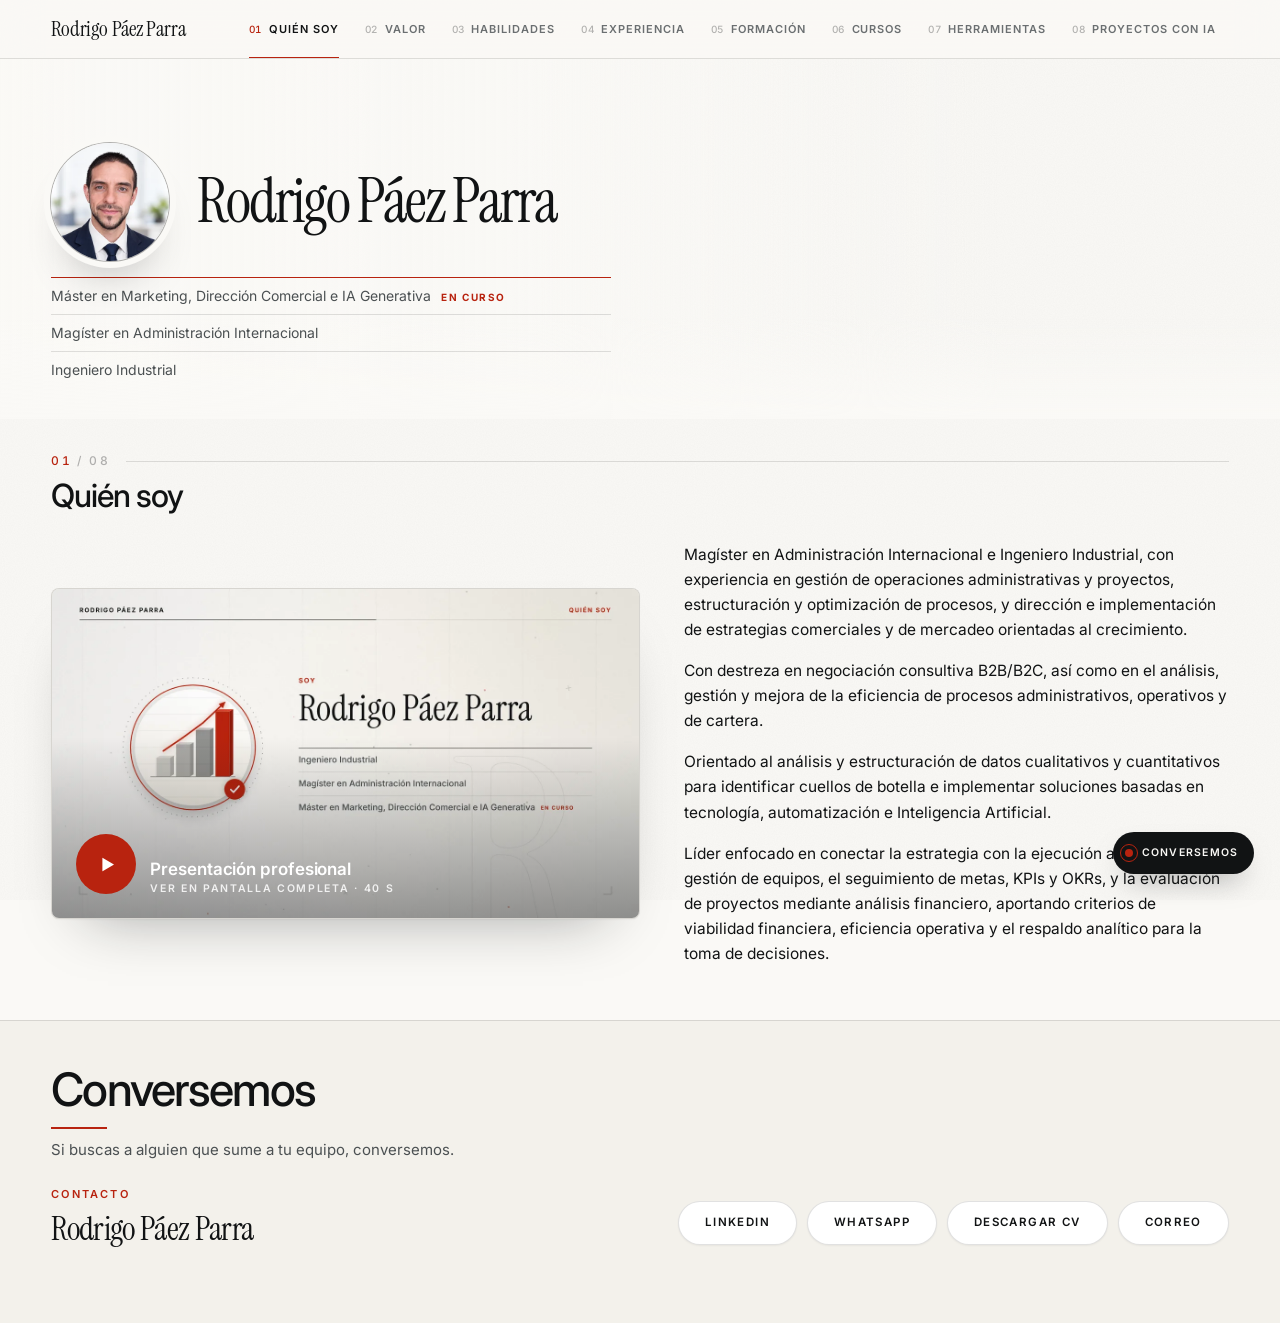
==== commit 5c9fe6b4: "Página más compacta: menos desplazamiento, video y texto lado a lado en Quién soy Co-Authored-By: Cl" ====
--- a/index.html
+++ b/index.html
@@ -85,7 +85,7 @@
 details[open]>.vdet .vdet-btn{background:var(--bg)}
 .vdet-off{display:none}details[open]>.vdet .vdet-on{display:none}details[open]>.vdet .vdet-off{display:inline}
 </style>
-<link rel="stylesheet" href="mejoras.css?v=20261015l">
+<link rel="stylesheet" href="mejoras.css?v=20261015m">
 </head>
 <body>
 <div id="app" style="position:relative;min-height:100vh;background:var(--bg)">
@@ -128,6 +128,7 @@
 
   <section data-panel="perfil" data-screen-label="Quién soy" style="display:block">
     <div style="display:flex;flex-direction:column;gap:20px"><div style="display:flex;align-items:center;gap:16px"><span data-secnum="" style="font:500 12px/1 Inter;letter-spacing:.2em;color:var(--red);font-variant-numeric:tabular-nums">01 <span style="color:var(--bd2)">/ 08</span></span><span style="flex:1;height:1px;background:var(--bd)"></span></div><h2 data-h2="" style="margin:0;font:500 clamp(30px,3.4vw,46px)/1.08 Inter;letter-spacing:-.035em;color:var(--tx)">Quién soy</h2></div>
+    <div class="mx-perfil">
     <figure class="mx-pres" data-pres="">
       <video preload="metadata" playsinline poster="brand/video/presentacion-portada.webp?v=c" aria-label="Video de presentación profesional de Rodrigo Páez Parra"></video>
       <button type="button" class="mx-pres-play" aria-label="Ver la presentación profesional en pantalla completa con sonido"><span class="mx-pres-ic" aria-hidden="true">▶</span><span class="mx-pres-txt"><b>Presentación profesional</b><small>Ver en pantalla completa · 40 s</small></span></button>
@@ -144,6 +145,7 @@
       <p style="margin:0;font:400 clamp(17px,1.5vw,20px)/1.7 Inter;color:var(--tx)" lang="es">Con destreza en negociación consultiva B2B/B2C, así como en el análisis, gestión y mejora de la eficiencia de procesos administrativos, operativos y de cartera.</p>
       <p style="margin:0;font:400 clamp(17px,1.5vw,20px)/1.7 Inter;color:var(--tx)" lang="es">Orientado al análisis y estructuración de datos cualitativos y cuantitativos para identificar cuellos de botella e implementar soluciones basadas en tecnología, automatización e Inteligencia Artificial.</p>
       <p style="margin:0;font:400 clamp(17px,1.5vw,20px)/1.7 Inter;color:var(--tx)" lang="es">Líder enfocado en conectar la estrategia con la ejecución a través de la gestión de equipos, el seguimiento de metas, KPIs y OKRs, y la evaluación de proyectos mediante análisis financiero, aportando criterios de viabilidad financiera, eficiencia operativa y el respaldo analítico para la toma de decisiones.</p>
+    </div>
     </div>
   </section>
 
--- a/mejoras.css
+++ b/mejoras.css
@@ -231,3 +231,40 @@
 [style*="font:600 17px/1.3"]{font-size:15.5px!important}
 .mx-close-h{font-size:clamp(30px,3.6vw,48px)!important}
 .mx-close-s{font-size:clamp(15px,1.15vw,17px)!important}
+
+/* ── Página más compacta: menos desplazamiento, mismo diseño e interacciones ── */
+#hero{height:clamp(300px,40svh,440px)!important;min-height:300px!important;padding-bottom:clamp(22px,3.4vh,38px)!important}
+#hero .herophoto{flex:0 0 118px!important;width:118px!important;height:118px!important}
+#hero .heroidentity+div{margin-top:16px!important}
+#hero .heroidentity+div>span{padding:8px 0!important}
+main[data-stage]{padding-top:clamp(28px,4vh,46px)!important;padding-bottom:clamp(44px,6vh,72px)!important}
+main [data-panel]>div:first-child[style*="gap:20px"]{gap:12px!important}
+main [style*="margin-top:clamp(26px,3.6vw,44px)"]{margin-top:clamp(18px,2.2vw,28px)!important}
+main [style*="margin-top:clamp(44px,5.4vw,72px)"]{margin-top:clamp(30px,3.4vw,46px)!important}
+main [style*="margin-top:clamp(40px,5vw,64px)"]{margin-top:clamp(28px,3.2vw,42px)!important}
+main [style*="margin-top:40px"]{margin-top:28px!important}
+main [style*="margin-top:32px"]{margin-top:22px!important}
+main [style*="padding:clamp(24px,2.8vw,34px) clamp(20px,2.4vw,28px)"]{padding:clamp(16px,1.6vw,22px) clamp(16px,1.6vw,22px)!important}
+main [style*="padding:clamp(22px,2.4vw,30px) clamp(18px,2vw,24px)"]{padding:clamp(16px,1.5vw,20px) clamp(16px,1.5vw,20px)!important}
+main [style*="padding:24px 22px"]{padding:17px 18px!important}
+main [style*="padding:22px 20px"]{padding:16px 18px!important}
+main [style*="padding:26px 0"]{padding:17px 0!important}
+main [style*="padding:24px 0"]{padding:16px 0!important}
+main [style*="padding:22px 0"]{padding:15px 0!important}
+main [style*="padding:18px 0"]{padding:12px 0!important}
+main [style*="padding:16px 0"]{padding:11px 0!important}
+main [style*="padding:0 0 30px 228px"]{padding-bottom:20px!important}
+.mx-pres{margin-top:clamp(18px,2.2vw,28px)}
+/* Quién soy: video y texto lado a lado en pantallas anchas */
+.mx-perfil>div{gap:16px!important}
+.mx-perfil p{line-height:1.62!important}
+@media (min-width:1100px){
+  .mx-perfil{display:grid;grid-template-columns:minmax(0,1.08fr) minmax(0,1fr);gap:clamp(32px,3.4vw,52px);align-items:center;margin-top:clamp(18px,2.2vw,28px)}
+  .mx-perfil>.mx-pres,.mx-perfil>div{margin-top:0!important;max-width:none!important}
+}
+/* Cierre y contacto más compactos */
+.mx-close{padding-top:clamp(34px,5vh,56px)!important;gap:10px!important}
+.mx-close-h::after{margin-top:14px!important}
+footer[data-contact]>div:last-child{padding-top:clamp(22px,3vh,34px)!important;padding-bottom:6px!important}
+footer [data-cname]{font-size:clamp(26px,2.6vw,36px)!important}
+footer .cbtn{min-height:44px!important}
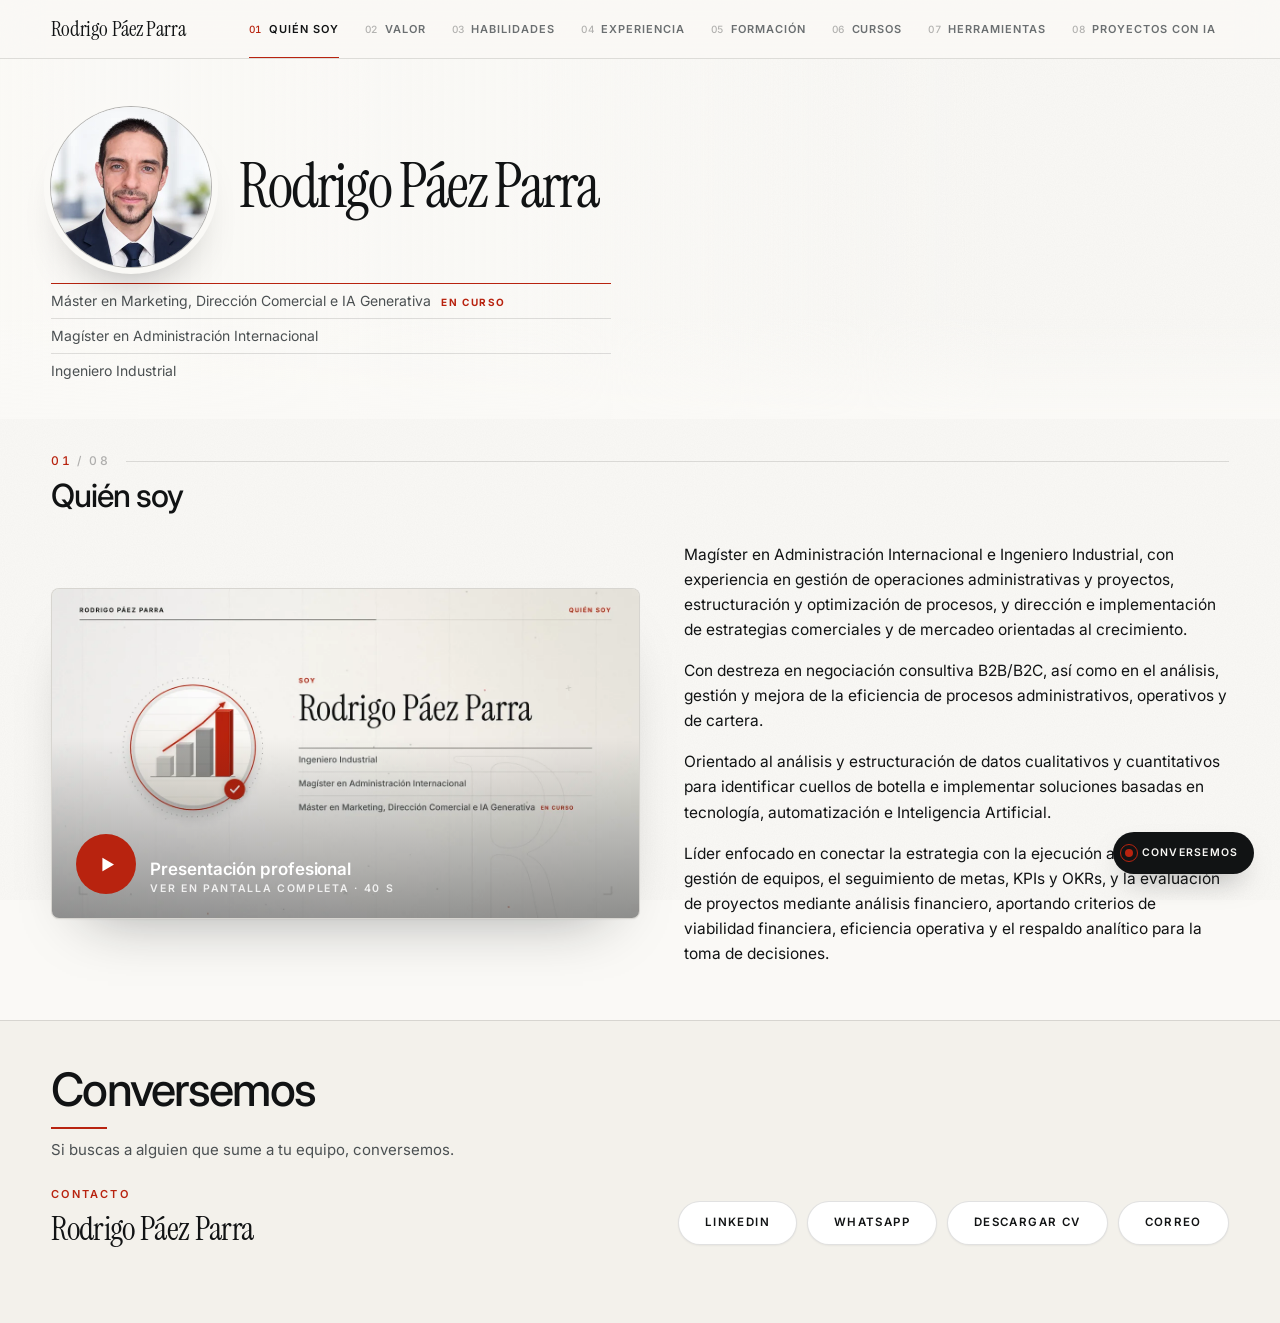
==== commit aed7b1ab: "Ajuste en todas las secciones: foto más grande, títulos iguales, Resultados compacto y cuadrículas n" ====
--- a/index.html
+++ b/index.html
@@ -85,7 +85,7 @@
 details[open]>.vdet .vdet-btn{background:var(--bg)}
 .vdet-off{display:none}details[open]>.vdet .vdet-on{display:none}details[open]>.vdet .vdet-off{display:inline}
 </style>
-<link rel="stylesheet" href="mejoras.css?v=20261015m">
+<link rel="stylesheet" href="mejoras.css?v=20261015n">
 </head>
 <body>
 <div id="app" style="position:relative;min-height:100vh;background:var(--bg)">
--- a/mejoras.css
+++ b/mejoras.css
@@ -233,10 +233,11 @@
 .mx-close-s{font-size:clamp(15px,1.15vw,17px)!important}
 
 /* ── Página más compacta: menos desplazamiento, mismo diseño e interacciones ── */
-#hero{height:clamp(300px,40svh,440px)!important;min-height:300px!important;padding-bottom:clamp(22px,3.4vh,38px)!important}
-#hero .herophoto{flex:0 0 118px!important;width:118px!important;height:118px!important}
+#hero{height:clamp(340px,40svh,440px)!important;min-height:340px!important;padding-bottom:clamp(22px,3.4vh,38px)!important}
+#hero .herophoto{flex:0 0 160px!important;width:160px!important;height:160px!important}
+@media (max-width:560px){#hero .herophoto{flex:0 0 112px!important;width:112px!important;height:112px!important}}
 #hero .heroidentity+div{margin-top:16px!important}
-#hero .heroidentity+div>span{padding:8px 0!important}
+#hero .heroidentity+div>span{padding:7px 0!important}
 main[data-stage]{padding-top:clamp(28px,4vh,46px)!important;padding-bottom:clamp(44px,6vh,72px)!important}
 main [data-panel]>div:first-child[style*="gap:20px"]{gap:12px!important}
 main [style*="margin-top:clamp(26px,3.6vw,44px)"]{margin-top:clamp(18px,2.2vw,28px)!important}
@@ -268,3 +269,20 @@
 footer[data-contact]>div:last-child{padding-top:clamp(22px,3vh,34px)!important;padding-bottom:6px!important}
 footer [data-cname]{font-size:clamp(26px,2.6vw,36px)!important}
 footer .cbtn{min-height:44px!important}
+
+/* Mismos tamaños en todas las secciones */
+[data-h2]{font-size:clamp(25px,2.5vw,34px)!important}
+.mx-results>*>span:nth-child(2){font-size:clamp(22px,2vw,28px)!important;line-height:1.12!important}
+.mx-results>*{gap:10px!important;padding:clamp(16px,1.6vw,22px) clamp(16px,1.6vw,22px)!important}
+/* Cuadrículas con líneas nítidas (antes alguna línea se perdía según el ancho de pantalla) */
+.mx-results,.skills-grid,[data-panel="cursos"] .g3,[data-panel="herramientas"] .g5,.g3p{gap:0!important;border-right:0!important;border-bottom:0!important;background:transparent!important}
+.mx-results>*,.skills-grid>*,[data-panel="cursos"] .g3>*,[data-panel="herramientas"] .g5>*,.g3p>*{border-right:1px solid var(--bd);border-bottom:1px solid var(--bd)}
+/* Etiquetas largas en Herramientas: se ajustan sin cortarse */
+.mx-tag{padding:6px 12px;border-radius:16px}
+.mx-tilt{will-change:auto}.mx-tilt:hover{will-change:transform}
+/* Resultados: la línea roja aparece igual en los 9 cuadros al pasar el cursor */
+.mx-results>*{position:relative}
+.mx-results>*::before{content:"";position:absolute;left:0;bottom:-1px;height:2px;width:100%;background:var(--red);transform:scaleX(0)!important;transform-origin:0 50%;transition:transform .6s var(--ease)!important}
+.mx-results>*:hover::before,.mx-results>*:focus-within::before{transform:scaleX(1)!important}
+[data-panel="valor"] [data-h2]+span{font-size:clamp(14px,1.1vw,16px)!important}
+[data-panel="proyectos"]>p:first-of-type,[data-panel="proyectos"] [data-h2]~p{font-size:clamp(14.5px,1.1vw,16px)!important;margin-top:12px!important}
